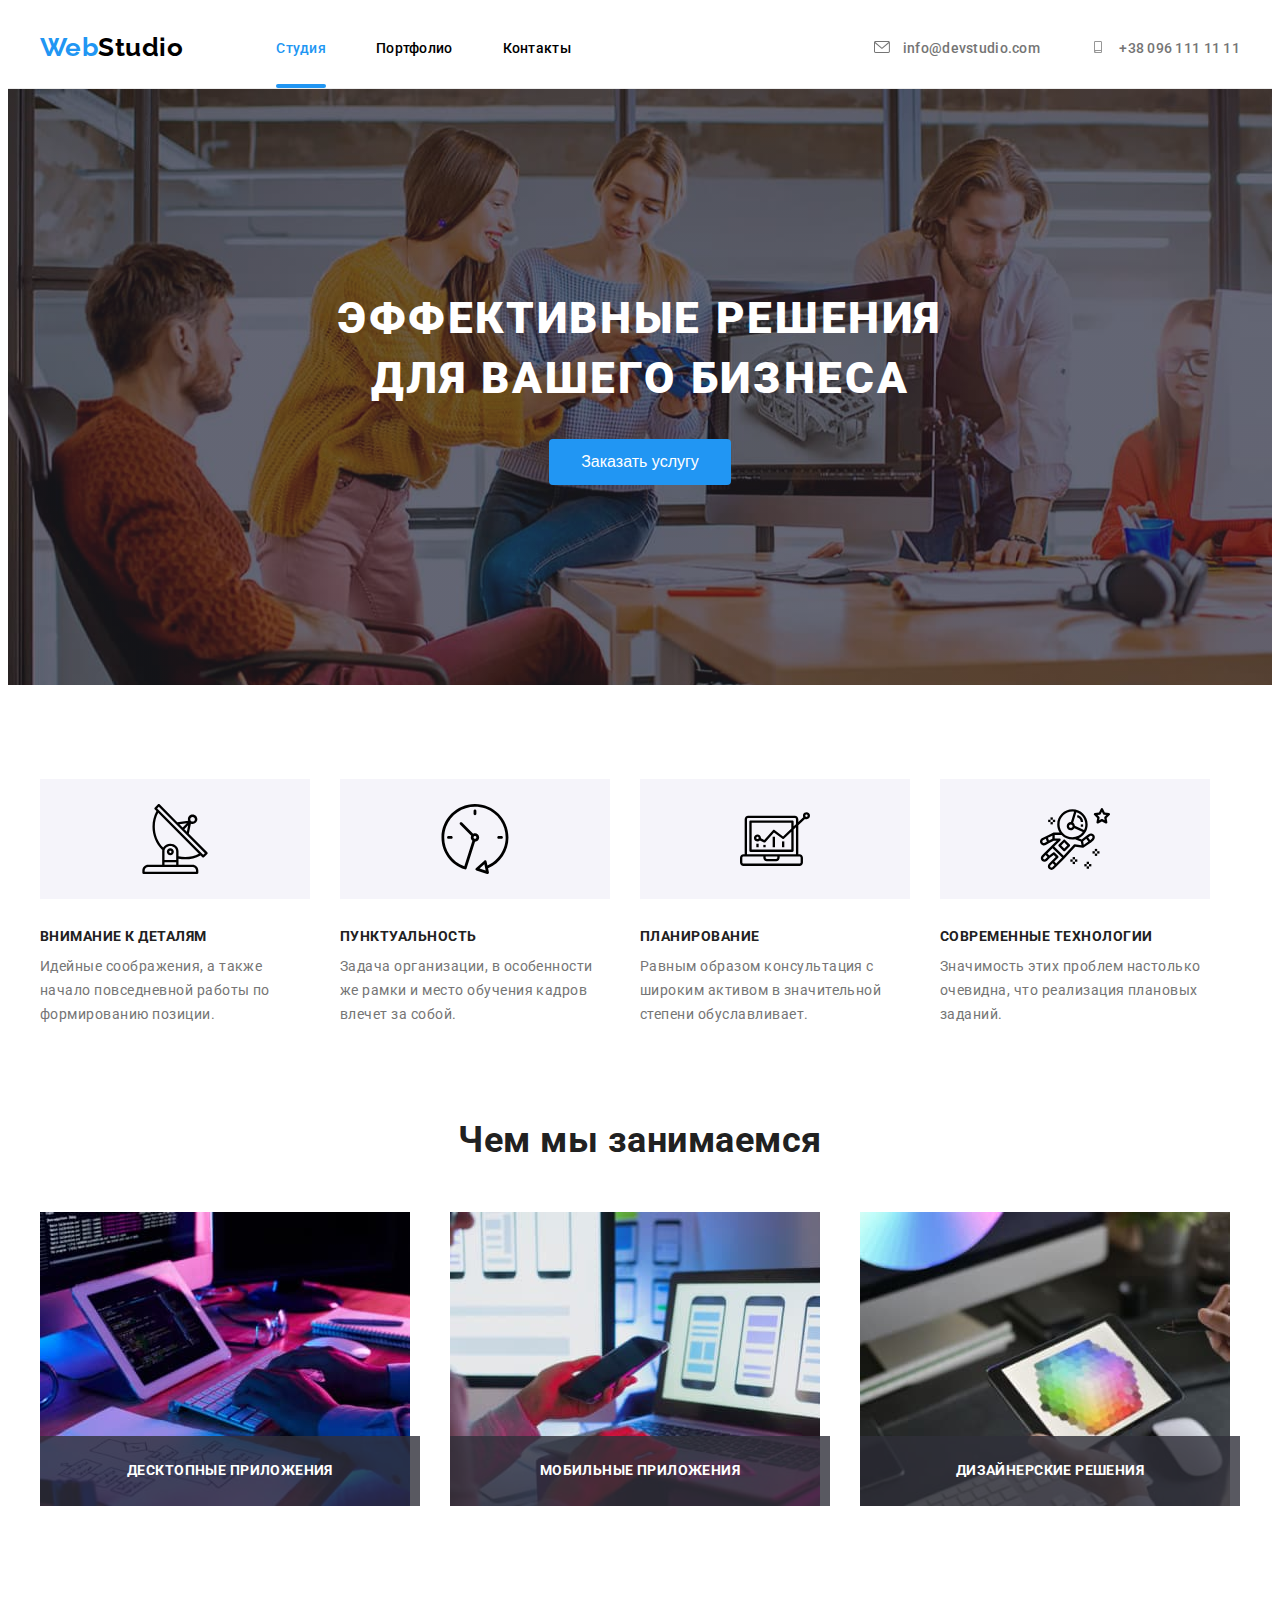
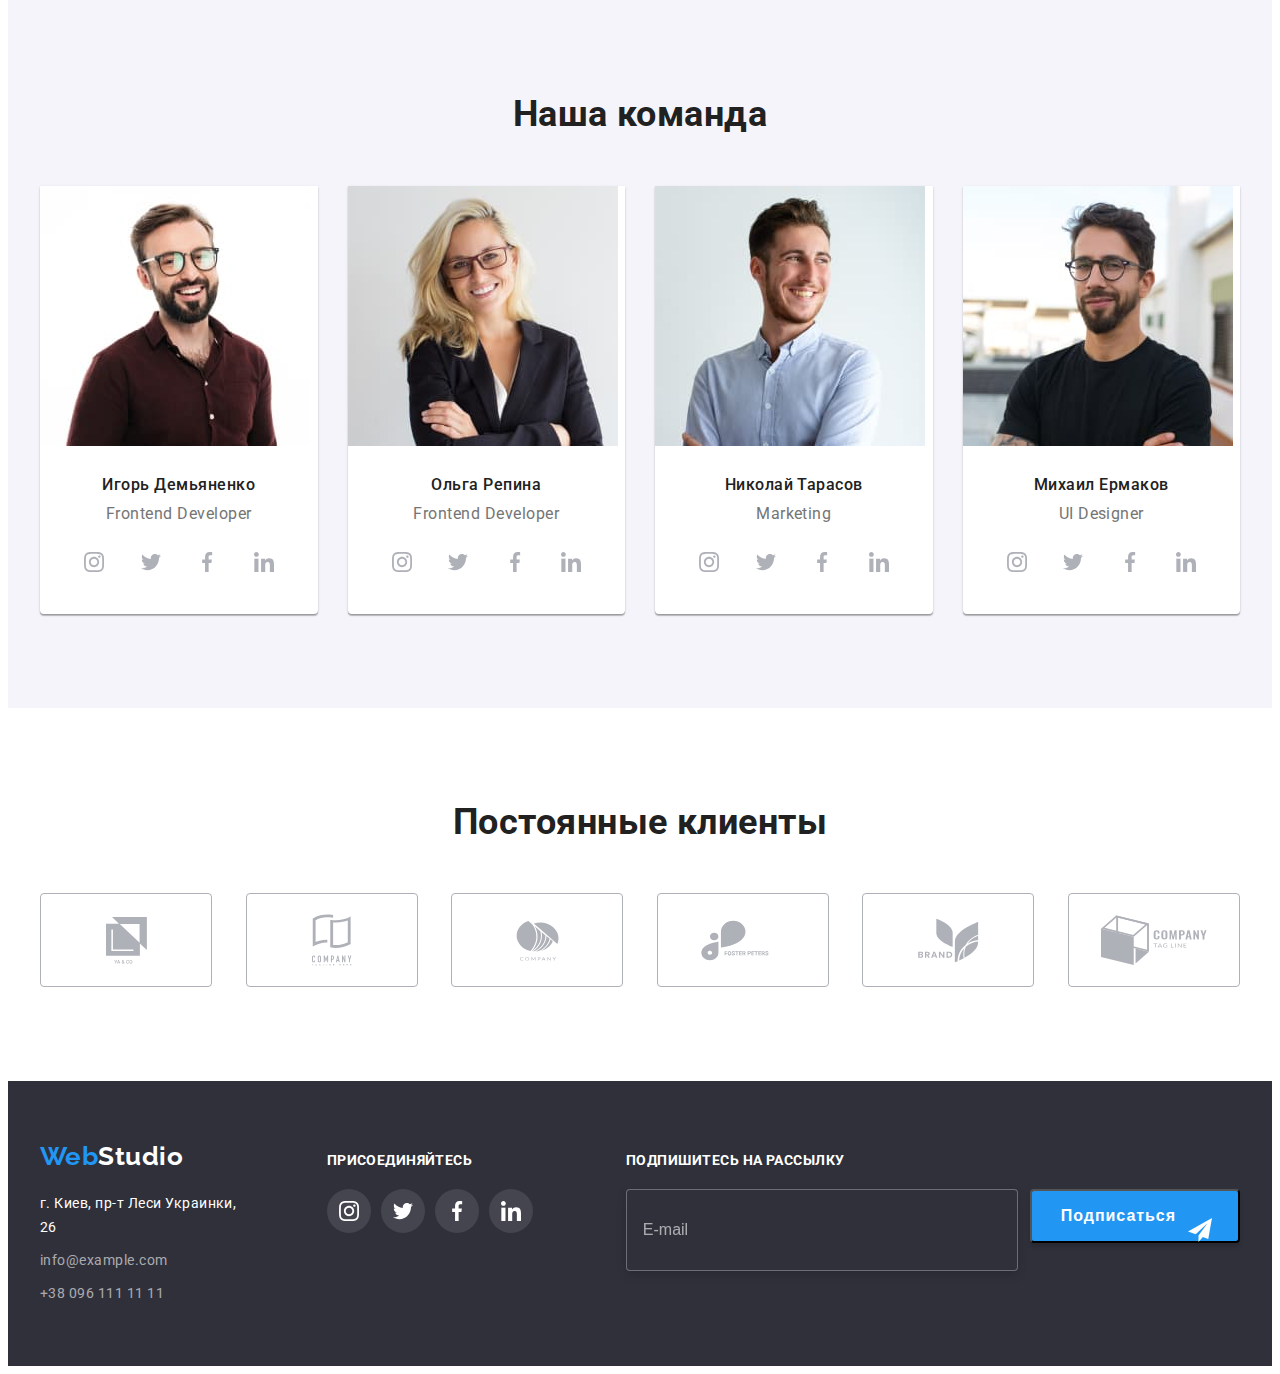
==== index.html @ 76af25b6 "add files" ====
<!DOCTYPE html>
<html lang="ru">

<head>
    <meta charset="UTF-8">
    <meta http-equiv="X-UA-Compatible" content="IE=edge">
    <meta name="viewport" content="width=device-width, initial-scale=1.0">
    <title>WebStudio</title>
    <link rel="stylesheet" href="https://cdnjs.cloudflare.com/ajax/libs/modern-normalize/1.1.0/modern-normalize.min.css"
        integrity="sha512-wpPYUAdjBVSE4KJnH1VR1HeZfpl1ub8YT/NKx4PuQ5NmX2tKuGu6U/JRp5y+Y8XG2tV+wKQpNHVUX03MfMFn9Q=="
        crossorigin="anonymous" referrerpolicy="no-referrer" />
    <link rel="preconnect" href="https://fonts.gstatic.com">
    <link
        href="https://fonts.googleapis.com/css2?family=Raleway:wght@700&family=Roboto:wght@400;500;700;900&display=swap"
        rel="stylesheet">
    <link rel="stylesheet" href="./css/styles.css">
</head>

<body>
    <!--Header-pages-->
    <header class="header-page">
        <div class="container header-container">
            <nav class="navigation">
                <div class="logo-box">
                    <a class="logo link" href=""><span class="logo-span-1">Web</span><span
                            class="logo-span-2">Studio</span></a>
                </div>
                <ul class="menu-nav list">
                    <li class="menu-item"><a class="menu-link current link" href="./index.html">Студия</a></li>
                    <li class="menu-item"><a class="menu-link link" href="./portfolio.html">Портфолио</a></li>
                    <li class="menu-item"><a class="menu-link link" href="">Контакты</a></li>
                </ul>
            </nav>
            <ul class="contact-info list">
                <li>
                    <a class="mail-link link" href="malto:info@devstudio.com">
                    <svg class="icon-contact" width="16" height="12">
                        <use href="./images/icons.svg#icon-envelope"></use>
                    </svg> info@devstudio.com
                    </a>
                </li>
                <li>
                    <a class="tel-link link" href="tel:+380961111111">
                    <svg class="icon-contact" width="16" height="12">
                        <use href="./images/icons.svg#icon-smartphone"></use>
                    </svg> +38 096 111 11 11
                    </a>
                </li>
            </ul>
        </div>

    </header>

    <main>
        <!--Hero-->
        <section class="hero-background section">
            <div class="container">
                <h1 class="main-title">Эффективные решения<br>для вашего бизнеса</h1>
                <button type="button" class="modal-btn" data-modal-open>Заказать услугу</button>

            </div>
        </section>

        <!--About us-->
        <section class="advantages-section section">
            <div class="container">
                <h2 class="title-hidden">О нас</h2>
                <ul class="advantage-list list">
                    <li class="advantage-item">
                        <div class="advantage-box">
                            <svg class="advantage-icon">
                                <use href="./images/icons.svg#icon-antenna"></use>
                            </svg>
                        </div>
                        <h3 class="advantage-01">Внимание к деталям</h3>
                        <p class="advantage-001">Идейные соображения, а также начало повседневной работы по формированию
                            позиции.</p>
                    </li>
                    <li class="advantage-item">
                        <div class="advantage-box">
                           <svg class="advantage-icon">
                              <use href="./images/icons.svg#icon-clock"></use>
                            </svg>
                        </div>
                        <h3 class="advantage-01">Пунктуальность</h3>
                        <p class="advantage-001">Задача организации, в особенности же рамки и место обучения кадров
                            влечет за собой.</p>

                    </li>
                    <li class="advantage-item">
                        <div class="advantage-box">
                            <svg class="advantage-icon">
                                <use href="./images/icons.svg#icon-diagram"></use>
                            </svg>
                        </div>
                        <h3 class="advantage-01">Планирование</h3>
                        <p class="advantage-001">Равным образом консультация с широким активом в значительной степени
                            обуславливает.</p>
                    </li>
                    <li class="advantage-item">
                        <div class="advantage-box">
                            <svg class="advantage-icon">
                                <use href="./images/icons.svg#icon-astronaut"></use>
                            </svg>
                        </div>
                        <h3 class="advantage-01">Современные технологии</h3>
                        <p class="advantage-001">Значимость этих проблем настолько очевидна, что реализация плановых
                            заданий.</p>
                    </li>
                </ul>
            </div>

        </section>

        <!--Workplace-img-->
        <section class="workplace section">
            <div class="container">
                <h2 class="title-desc">Чем мы занимаемся</h2>
                <ul class="work-list list">
                    <li class="what-we-do-item">
                        <div class="work-pictures">
                            <img class="images" src="./images/workplace/img_1.jpg" alt="Работа на компьютере" width="370" height="294">
                            <p class="pictures-title">Десктопные приложения</p>
                        </div>
                    </li>
                    <li class="what-we-do-item">
                        <div class="work-pictures">
                            <img class="images" src="./images/workplace/img_2.jpg" alt="Смартфон" width="370" height="294">
                            <p class="pictures-title">Мобильные приложения</p>
                        </div>
                    </li>
                    <li class="what-we-do-item">
                        <div class="work-pictures">
                            <img class="images" src="./images/workplace/img_3.jpg" alt="Рисует на планшете" width="370" height="294">
                            <p class="pictures-title">Дизайнерские решения</p>
                        </div>
                        
                    </li>
                </ul>
            </div>

        </section>

        <!--Team-->
        <section class="team section">
            <div class="container">
                <h2 class="title-desc">Наша команда</h2>
                <ul class="regular-title">
                    <li class="frame">
                        <img class="img-igor" src="./images/team/img_1.jpg" alt="igor" width="270"
                            height="260">
                        <div class="person">
                            <h3 class="name-person">Игорь Демьяненко</h3>
                            <p class="about-person" lang="en">Frontend Developer</p>
                            <ul class="social-list list">
                                <li class="social-list-item">
                                    <a href="#" class="social-list-link">
                                        <svg class="social-list-icon">
                                            <use href="./images/icons.svg#icon-instagram">
                                            </use>
                                        </svg>
                                    </a>
                                </li>
                                <li class="social-list-item">
                                    <a href="#" class="social-list-link">
                                        <svg class="social-list-icon">
                                            <use href="./images/icons.svg#icon-twitter">
                                            </use>
                                        </svg>
                                    </a>
                                </li>
                                <li class="social-list-item">
                                    <a href="#" class="social-list-link">
                                         <svg class="social-list-icon">
                                            <use href="./images/icons.svg#icon-facebook">
                                            </use>
                                        </svg>
                                    </a>
                                </li>
                                <li class="social-list-item">
                                    <a href="#" class="social-list-link">
                                        <svg class="social-list-icon">
                                            <use href="./images/icons.svg#icon-linkedin">
                                            </use>
                                        </svg>
                                    </a>
                                </li>
                            </ul>
                        </div>
                    </li>
                    <li class="frame">
                        <img class="" src="./images/team/img_2.jpg" alt="olga" width="270" height="260">
                        <div class="person">
                            <h3 class="name-person">Ольга Репина</h3>
                            <p class="about-person" lang="en">Frontend Developer</p>
                            <ul class="social-list list">
                                <li class="social-list-item">
                                    <a href="" class="social-list-link">
                                        <svg class="social-list-icon">
                                            <use href="./images/icons.svg#icon-instagram">
                                            </use>
                                        </svg>
                                    </a>
                                </li>
                                <li class="social-list-item">
                                    <a href="" class="social-list-link">
                                        <svg class="social-list-icon">
                                            <use href="./images/icons.svg#icon-twitter">
                                            </use>
                                        </svg>
                                    </a>
                                </li>
                                <li class="social-list-item">
                                    <a href="" class="social-list-link">
                                        <svg class="social-list-icon">
                                            <use href="./images/icons.svg#icon-facebook">
                                            </use>
                                        </svg>
                                    </a>
                                </li>
                                <li class="social-list-item">
                                    <a href="" class="social-list-link">
                                        <svg class="social-list-icon">
                                            <use href="./images/icons.svg#icon-linkedin">
                                            </use>
                                        </svg>
                                    </a>
                                </li>
                        </div>
                    </li>
                    <li class="frame">
                        <img class="" src="./images/team/img_3.jpg" alt="nikolaj" width="270"
                            height="260">
                        <div class="person">
                            <h3 class="name-person">Николай Тарасов</h3>
                            <p class="about-person" lang="en">Marketing</p>
                            <ul class="social-list list">
                                <li class="social-list-item">
                                    <a href="" class="social-list-link">
                                        <svg class="social-list-icon">
                                            <use href="./images/icons.svg#icon-instagram">
                                            </use>
                                        </svg>
                                    </a>
                                </li>
                                <li class="social-list-item">
                                    <a href="" class="social-list-link">
                                        <svg class="social-list-icon">
                                            <use href="./images/icons.svg#icon-twitter">
                                            </use>
                                        </svg>
                                    </a>
                                </li>
                                <li class="social-list-item">
                                    <a href="" class="social-list-link">
                                        <svg class="social-list-icon">
                                            <use href="./images/icons.svg#icon-facebook">
                                            </use>
                                        </svg>
                                    </a>
                                </li>
                                <li class="social-list-item">
                                    <a href="" class="social-list-link">
                                        <svg class="social-list-icon">
                                            <use href="./images/icons.svg#icon-linkedin">
                                            </use>
                                        </svg>
                                    </a>
                                </li>
                        </div>
                    </li>
                    <li class="frame">
                        <img class="" src="./images/team/img_4.jpg" alt="mihail" width="270" height="260">
                        <div class="person">
                            <h3 class="name-person">Михаил Ермаков</h3>
                            <p class="about-person" lang="en">UI Designer</p>
                            <ul class="social-list list">
                                <li class="social-list-item">
                                    <a href="" class="social-list-link">
                                        <svg class="social-list-icon">
                                            <use href="./images/icons.svg#icon-instagram">
                                            </use>
                                        </svg>
                                    </a>
                                </li>
                                <li class="social-list-item">
                                    <a href="" class="social-list-link">
                                        <svg class="social-list-icon">
                                            <use href="./images/icons.svg#icon-twitter">
                                            </use>
                                        </svg>
                                    </a>
                                </li>
                                <li class="social-list-item">
                                    <a href="" class="social-list-link">
                                        <svg class="social-list-icon">
                                            <use href="./images/icons.svg#icon-facebook">
                                            </use>
                                        </svg>
                                    </a>
                                </li>
                                <li class="social-list-item">
                                    <a href="" class="social-list-link">
                                        <svg class="social-list-icon">
                                            <use href="./images/icons.svg#icon-linkedin">
                                            </use>
                                        </svg>
                                    </a>
                                </li>
                        </div>
                    </li>
                </ul>
            </div>
        </section>
    </main>
    <!--Clients-->
    <section class="clients-section section">
        <div class="container">
            <h2 class="title-desc" >Постоянные клиенты</h2>
                <ul class="clients-list list">
                    <li> 
                        <a class="clients-link" href="#">
                            <svg class="clients-icon" width="41" height="47">
                                <use href="./images/icons.svg#icon-logo_1"></use>
                            </svg>
                        </a>
                    </li>
                    <li>
                        <a class="clients-link" href="#">
                            <svg class="clients-icon" width="40" height="52">
                                <use href="./images/icons.svg#icon-logo_2"></use>
                            </svg>
                        </a>
                    </li>
                    <li>
                        <a class="clients-link" href="#">
                            <svg class="clients-icon" width="43" height="41">
                                <use href="./images/icons.svg#icon-logo_3"></use>
                            </svg>
                        </a>
                    </li>
                    <li>
                        <a class="clients-link" href="#">
                            <svg class="clients-icon" width="84" height="41">
                                <use href="./images/icons.svg#icon-logo_4"></use>
                            </svg>
                        </a>
                    </li>
                    <li>
                        <a class="clients-link" href="#">
                            <svg class="clients-icon" width="63" height="45">
                                <use href="./images/icons.svg#icon-logo_5"></use>
                            </svg>
                        </a>
                    </li>
                    <li>
                        <a class="clients-link" href="#">
                            <svg class="clients-icon" width="106" height="60">
                                <use href="./images/icons.svg#icon-logo_6"></use>
                            </svg>
                        </a>
                    </li>
                    
                </ul>
        </div>
    </section>
    <!--Footer-->
    <footer class="footer-section">
        <div class="container footer-container">
            <div>
                <a class="logo link item" href="./index.html"><span class="logo-span-1">Web</span><span
                        class="logo-span-2">Studio</span></a>
                <address>
                    <ul class="footer-list list">
                        <li class="footer-info">
                            <a class="footer-google link" href="https://goo.gl/maps/YtjoSNWfrwEWa8k86" target="blank"
                                rel="noopener norefferer">г. Киев, пр-т Леси Украинки, 26</a>
                        </li>
                        <li class="footer-info">
                            <a class="footer-link link" href="malto:info@example.com">info@example.com</a>
                        </li>
                        <li class="footer-info">
                            <a class="footer-link link" href="tel:+380961111111">+38 096 111 11 11</a>
                        </li>
                    </ul>
                </address>

            </div>
            
        
        <div class="footer-social">
            <h3 class="footer-title">Присоединяйтесь</h3>
                <ul class="footer-social-list list">
                    <li class="footer-social-item">
                        <a class="footer-social-link" href="#">
                            <svg class="footer-social-icon">
                                <use href="./images/icons.svg#icon-instagram"></use>
                            </svg>
                        </a>
                    </li>
                    <li class="footer-social-item">
                        <a class="footer-social-link" href="#">
                            <svg class="footer-social-icon">
                                <use href="./images/icons.svg#icon-twitter"></use>
                            </svg>
                        </a>
                    </li>
                    <li class="footer-social-item">
                        <a class="footer-social-link" href="#">
                            <svg class="footer-social-icon">
                                <use href="./images/icons.svg#icon-facebook"></use>
                            </svg>
                        </a>
                    </li>
                    <li class="footer-social-item">
                        <a class="footer-social-link" href="#">
                            <svg class="footer-social-icon">
                                <use href="./images/icons.svg#icon-linkedin"></use>
                            </svg>
                        </a>
                    </li>

                </ul>
            
        </div>
        <div class="footer-subscribe-form">
            <p class="footer-title-head">Подпишитесь на рассылку</p>
            <form class="subscribe-form">
                <input class="subscribe-field" type="email" name="subscribe-email" placeholder="E-mail" />
                <span class="subscribe-box-wrapper">
                    <button type="submit" class="subscribe-button">Подписаться</button>
                    <svg class="subscribe-icon">
                        <use href="./images/icons.svg#icon-send"></use>
                    </svg>
                </span>
            </form>
        </div>
        </div>
    </footer>
    
    <div class="backdrop is-hidden" data-modal>
        <div class="modal">
            <button type="button" class="close-btn" data-modal-close>
                <svg width="11" height="11">
                    <use href="./images/icons.svg#icon-close"></use>
                </svg>
            </button>
            <form action="#" class="modal-form">
            <p class="modal-for-head"> Оставьте свои данные, мы вам перезвоним</p>
            <label class="modal-form-field">Имя
                <span class="modal-form-wrapper">
                    <input type="text" class="modal-form-input" name="user-name" minlength="2"
                          pattern="[a-zA-Zа-яёА-ЯЁ]+" title="Имя должно содержать символы кирилицы или латиницы" required></input>
                    <svg class="modal-form-icon">
                        <use href="./images/icons.svg#icon-modal_name"></use>
                    </svg>
                </span>
            </label>
            
            <label class="modal-form-field">Телефон
                <span class="modal-form-wrapper"> 
                    <input type="tel" class="modal-form-input" name="user-tel"
                          pattern="[0-9]{3}-[0-9]{3}-[0-9]{2}-[0-9]{2}" title="096-000-00-00" required></input>
                    <svg class="modal-form-icon">
                        <use href="./images/icons.svg#icon-modal_tel"></use>
                    </svg>
                </span>
            </label>
            
            <label class="modal-form-field">Почта
                <span class="modal-form-wrapper">
                    <input type="email" class="modal-form-input" name="user-email" required></input>
                    <svg class="modal-form-icon">
                        <use href="./images/icons.svg#icon-modal_email"></use>
                    </svg>
                </span>
            </label>

            <label class="modal-form-field"> Комментарий
                <textarea name="user-message" class="modal-form-message" placeholder="Введите текст"></textarea>
            </label>

            <input type="checkbox" class="modal-form-checkbox visually-hidden" id="accept-policy"></input>
            <label for="accept-policy" class="modal-form-checkbox-label">Соглашаюсь с рассылкой и принимаю&nbsp;<a href="#" class="modal-form-label-link">Условия договора</a></label>
            
            <button type="submit" class="modal-form-button">Отправить</button>
            </form>
            
        </div>
    </div>

    <script src="./js/modal.js"></script>
</body>

</html>
---- css/styles.css ----
:root {
  --main-color: #000000;
  --second-text-color: #2196f3;
  --title-color: #212121;
  --second-title-color: #ffffff;
  --bg-color: #2f303a;
  --text-about: #757575;
  --card-set-gap: 30px;

  --primary-font-family: Roboto, sans-serif;
}
body {
  letter-spacing: 0.03em;
  font-family: var(--primary-font-family);
}

h1,
h2,
h3,
h4,
h5,
h6,
p {
  margin-top: 0;
  margin-bottom: 0;
}
ul,
ol {
  margin-top: 0;
  margin-bottom: 0;
  padding-left: 0;
}
img {
  display: block;
}
.link {
  text-decoration: none;
}

.list {
  list-style: none;
}
.section {
  padding-top: 94px;
  padding-bottom: 94px;
}
.title-hidden {
  display: none;
}

.visually-hidden {
  position: absolute !important;
  clip: rect(1px 1px 1px 1px); /* IE6, IE7 */
  clip: rect(1px, 1px, 1px, 1px);
  padding: 0 !important;
  border: 0 !important;
  height: 1px !important;
  width: 1px !important;
  overflow: hidden;
}
/*========HEDER======== */
.header-page {
  border-bottom: 1px solid #ececec;
  padding-top: 24px;
  padding-bottom: 25px;
}
.container {
  margin-left: auto;
  margin-right: auto;
  width: 1200px;
  padding-left: 15px;
  padding-right: 15px;
}

.header-container {
  display: flex;
  align-items: center;
}
.navigation {
  display: flex;
  align-items: center;
}
.menu-nav {
  display: flex;
  align-items: center;
  padding: 0;
  margin: 0;
}
.menu-nav .menu-item:not(:last-child) {
  margin-right: 50px;
}

.contact-info {
  display: flex;
  margin-left: auto;
  align-items: center;
}
.logo-box {
  margin-right: 93px;
}
.logo {
  display: block;

  font-family: Raleway;
  font-style: normal;
  font-weight: bold;
  font-size: 26px;
  line-height: 1.19;
  color: var(--second-text-color);
}
.logo-span-1 {
  color: var(--second-text-color);
}
.logo-span-2 {
  color: var(--main-color);
}
.footer-section .logo-span-2 {
  color: var(--second-title-color);
  margin-bottom: 20px;
}
.menu-link {
  position: relative;
  font-weight: 500;
  font-size: 14px;
  line-height: 1.14;
  letter-spacing: 0.02em;
  color: var(--main-color);
  padding: 32px 0;

  transition-property: color;
  transition-duration: 250ms;
  transition-timing-function: cubic-bezier(0.4, 0, 0.2, 1);
}
.menu-link::after {
  content: '';
  position: absolute;
  display: block;
  width: 100%;
  height: 4px;
  bottom: 0;
  border-radius: 2px;
  background-color: var(--second-text-color);
  transform: scaleX(0);
}
.current {
  color: var(--second-text-color);
}
.menu-link.current::after {
  transform: scaleX(1);
}

.menu-link:hover::after,
.menu-link:focus::after {
  transform: scaleX(1);
}
.menu-link:hover,
.menu-link:focus {
  color: var(--second-text-color);
}

.mail-link {
  margin-left: auto;
  margin-right: 50px;

  font-weight: 500;
  font-size: 14px;
  line-height: 1.14;
  letter-spacing: 0.02em;
  color: var(--text-about);

  transition-property: color;
  transition-duration: 250ms;
  transition-timing-function: cubic-bezier(0.4, 0, 0.2, 1);
}

.mail-link:hover,
.mail-link:focus {
  color: var(--second-text-color);
}

.tel-link {
  font-weight: 500;
  font-size: 14px;
  line-height: 1.14;
  letter-spacing: 0.02em;
  color: var(--text-about);

  transition-property: color;
  transition-duration: 250ms;
  transition-timing-function: cubic-bezier(0.4, 0, 0.2, 1);
}

.tel-link:hover,
.tel-link:focus {
  color: var(--second-text-color);
}
.icon-contact {
  margin-right: 10px;
  fill: var(--text-about);

  transition-property: fill;
  transition-duration: 250ms;
  transition-timing-function: cubic-bezier(0.4, 0, 0.2, 1);
}

.mail-link:hover .icon-contact,
.mail-link:focus .icon-contact {
  fill: var(--second-text-color);
}
.tel-link:hover .icon-contact,
.tel-link:focus .icon-contact {
  fill: var(--second-text-color);
}
/*===========HERO========== */
.hero-background {
  background-position: center;
  background-size: cover;
  max-width: 1600px;
  align-items: center;
  text-align: center;
  margin: 0 auto;
  padding-top: 200px;
  padding-bottom: 200px;

  background: var(--bg-color);

  background-image: linear-gradient(rgba(47, 48, 58, 0.4), rgba(47, 48, 58, 0.4)),
    url('../images/hero/bg.jpg');
}

.main-title {
  margin-top: 0;
  margin-bottom: 30px;

  color: var(--second-title-color);
  text-transform: uppercase;
  font-size: 44px;
  font-weight: 900;
  letter-spacing: 0.06em;
  line-height: 1.36;
}

.modal-btn {
  font-style: normal;
  font-weight: bold;
  font-size: 16px;
  line-height: 1.63;
  cursor: pointer;
  color: var(--second-title-color);
  background-color: var(--second-text-color);
  border-radius: 4px;
  border: 0px;
  font-weight: 500;
  padding: 10px 32px;
  border-width: 1px;

  transition-property: background-color;
  transition-duration: 250ms;
  transition-timing-function: cubic-bezier(0.4, 0, 0.2, 1);
}

.modal-btn:hover,
.modal-btn:focus {
  background-color: #188ce8;
}
/*===========END==HERO========== */

/*======ABOUT=US=====*/
.advantages-section {
  line-height: 1.71;
  margin-bottom: 0px;
  padding-bottom: 47px;
}

.advantage-list {
  display: flex;
}
.advantage-item {
  margin-right: 30px;
  flex-basis: calc((100% - 90px) / 4);
}
.advantag-item:last-child {
  margin-right: 0px;
}
.advantage-box {
  width: 270px;
  height: 120px;
  display: flex;
  justify-content: center;
  align-items: center;
  margin-bottom: 30px;
  background-color: #f5f4fa;
}
.advantage-icon {
  width: 70px;
  height: 70px;
}

.advantage-01 {
  margin-bottom: 10px;

  font-style: normal;
  font-weight: bold;
  font-size: 14px;
  line-height: 1.14;
  text-transform: uppercase;
  color: var(--title-color);
}
.advantage-001 {
  font-style: normal;
  font-weight: normal;
  font-size: 14px;
  line-height: 1.71;
  color: var(--text-about);
}
/*======END ABOUT US=====*/
/*======WHAT WE DO====*/
.workplace {
  text-align: center;
  padding-top: 47px;
}
.title-desc {
  margin-top: 0;
  margin-bottom: 50px;

  font-style: normal;
  font-weight: bold;
  font-size: 36px;
  line-height: 1.16;
  text-align: center;
  color: var(--title-color);
}
.work-list {
  display: flex;
  flex-wrap: wrap;
  margin-right: calc(-1 * var(--card-set-gap));
}
.what-we-do-item {
  flex-basis: calc(100% / 3 - var(--card-set-gap));
  margin-right: var(--card-set-gap);
}
.what-we-do-item:not(:last-of-type) {
  margin-right: 30px;
}
.images {
  display: block;
}
.work-pictures {
  position: relative;
}
.pictures-title {
  position: absolute;
  bottom: 0;
  left: 0;
  right: 0;
  padding: 27px 0px;

  text-transform: uppercase;
  font-size: 14px;
  font-weight: 700;
  line-height: 1.14;
  letter-spacing: 0.03em;
  text-align: center;
  color: var(--second-title-color);
  background-color: rgba(47, 48, 58, 0.8);
}

/*====== END WHAT WE DO ====*/
/*====== TEAM ======*/
.team {
  font-size: 16px;
  line-height: 1.19;
  text-align: center;

  background-color: #f5f4fa;
}
.regular-title {
  display: flex;
  flex-wrap: wrap;
  margin-left: -30px;
  margin-top: -30px;
}
.frame {
  margin-left: 30px;
  margin-top: 30px;
  flex-basis: calc((100% - 120px) / 4);

  box-shadow: 0px 1px 3px rgba(0, 0, 0, 0.12), 0px 1px 1px rgba(0, 0, 0, 0.14),
    0px 2px 1px rgba(0, 0, 0, 0.2);
  border-radius: 0px 0px 4px 4px;
  background-color: var(--second-title-color);
}
.person {
  padding-top: 30px;
  padding-bottom: 30px;

  color: var(--text-about);

  padding-left: 32px;
  padding-right: 32px;
}
.name-person {
  font-style: normal;
  font-weight: 500;
  font-size: 16px;
  line-height: 1.18;
  color: var(--title-color);
  margin-bottom: 10px;
}
.about-person {
  font-style: normal;
  font-weight: normal;
  font-size: 16px;
  line-height: 1.18;
  color: var(--text-about);

  margin-bottom: 16px;
}
.social-list {
  display: flex;
  justify-content: space-between;
}
.social-list-icon {
  width: 20px;
  height: 20px;
  fill: #afb1b8;

  transition-property: fill;
  transition-duration: 250ms;
  transition-timing-function: cubic-bezier(0.4, 0, 0.2, 1);
}
.social-list-link {
  display: flex;
  align-items: center;
  justify-content: center;
  width: 44px;
  height: 44px;
  border-radius: 50%;
  background-color: var(--second-title-color);

  transition-property: fill, background-color;
  transition-duration: 250ms;
  transition-timing-function: cubic-bezier(0.4, 0, 0.2, 1);
}

.social-list-link:hover,
.social-list-link:focus {
  fill: var(--second-text-color);
  background-color: var(--second-text-color);
}
.social-list-link:focus .social-list-icon,
.social-list-link:hover .social-list-icon {
  fill: var(--second-title-color);
}
/*=====CLIENTS=======*/

.cliens-section {
  text-align: center;
  margin-bottom: 50px;
}
.clients-list {
  display: flex;
  justify-content: space-between;
}
.clients-link {
  display: flex;
  justify-content: center;
  align-items: center;
  width: 170px;
  height: 92px;

  border: 1px solid #afb1b8;
  border-radius: 4px;

  transition-property: border-color;
  transition-duration: 250ms;
  transition-timing-function: cubic-bezier(0.4, 0, 0.2, 1);
}
.clients-icon {
  fill: #afb1b8;
  transition-property: fill;
  transition-duration: 250ms;
  transition-timing-function: cubic-bezier(0.4, 0, 0.2, 1);
}
.clients-link:focus,
.clients-link:hover {
  border-color: var(--second-text-color);
}

.clients-link:hover .clients-icon,
.clients-link:focus .clients-icon {
  fill: var(--second-text-color);
}
/*======== FOOTER ========*/

.footer-section {
  background: var(--bg-color);
  padding-top: 60px;
  padding-bottom: 60px;
}
.footer-info:not(:last-child) {
  margin-bottom: 9px;
}
.item {
  margin-bottom: 20px;
}
.footer-google {
  font-style: normal;
  font-weight: normal;
  font-size: 14px;
  line-height: 1.71;
  color: var(--second-title-color);
  text-decoration: none;
}
.footer-link {
  font-style: normal;
  font-weight: normal;
  font-size: 14px;
  line-height: 1.71;
  text-decoration: none;
  color: rgba(255, 255, 255, 0.6);
  text-decoration: none;
}
.footer-container {
  display: flex;
  justify-content: flex-start;
}
.footer-social {
  margin-left: 70px;
  padding-top: 12px;
}
.footer-title {
  color: var(--second-title-color);
  letter-spacing: 0.03em;
  text-transform: uppercase;
  font-weight: 700;
  font-size: 14px;
  line-height: 1.14;

  margin-bottom: 20px;
}
.footer-social-list {
  display: flex;
  justify-content: space-between;
}
.footer-social-item:not(:last-child) {
  margin-right: 10px;
}
.footer-social-link {
  display: flex;
  align-items: center;
  justify-content: center;

  width: 44px;
  height: 44px;

  background-color: rgba(255, 255, 255, 0.1);
  border-radius: 100%;

  transition-property: background-color;
  transition-duration: 250ms;
  transition-timing-function: cubic-bezier(0.4, 0, 0.2, 1);
}
.footer-social-icon {
  width: 20px;
  height: 20px;
  fill: var(--second-title-color);
}
.footer-social-link:focus,
.footer-social-link:hover {
  background-color: var(--second-text-color);
}
/*======= END FOOTER =====*/

/*=========== HERO ========= */
ul {
  list-style: none;
}
li {
  list-style: none;
}
.container {
  width: 1200px;
  padding-left: 15px;
  padding-right: 15px;
  margin-left: auto;
  margin-right: auto;
}

/* =========== FILTER =========== */
.filters-list {
  display: flex;
  justify-content: center;
  margin-bottom: 50px;
}

.item-filtr:not(:last-child) {
  margin-right: 8px;
}

.button-01 {
  padding: 6px 22px;

  background-color: #f5f4fa;
  border-radius: 4px;
  border: 0px;

  font-style: normal;
  font-weight: 500;
  font-size: 16px;
  line-height: 1.62;
  color: var(--title-color);
  cursor: pointer;

  transition-property: color, background-color, box-shadow;
  transition-duration: 250ms;
  transition-timing-function: cubic-bezier(0.4, 0, 0.2, 1);
}
.active {
  background: var(--second-text-color);
  color: var(--second-title-color);
}
.button-01:hover,
.button-01:focus {
  color: var(--second-title-color);
  background-color: var(--second-text-color);

  box-shadow: 0px 2px 2px 0 rgba(0, 0, 0, 0.12), 0px 1px 2px 0 rgba(0, 0, 0, 0.08),
    0px 3px 1px 0 rgba(0, 0, 0, 0.1);
}
.box {
  display: flex;
  flex-wrap: wrap;

  padding-left: 0px;
  margin-left: -30px;
  margin-top: -30px;
}

.box-img {
  margin-left: 30px;
  margin-top: 30px;
  flex-basis: calc((100% - 96px) / 3);
  /*top: 262px;*/
  background: url(portfolio1.jpg);
}

.box-img-link {
  display: block;
}

.box-img-title {
  position: relative;
  overflow: hidden;
}

.box-img-link:hover .overlay,
.box-img-link:focus .overlay {
  transform: translateY(0%);
}
.overlay {
  position: absolute;
  top: 0;
  left: 0;
  width: 100%;
  height: 100%;
  font-size: 18px;
  line-height: 28px;
  background-color: var(--second-text-color);
  color: var(--second-title-color);
  padding: 63px 24px;

  transform: translateY(100%);
  transition-property: transform;
  transition-duration: 250ms;
  transition-timing-function: cubic-bezier(0.4, 0, 0.2, 1);
}
.shadow:hover,
.shadow:focus {
  box-shadow: 1px 4px 6px 0 rgba(0, 0, 0, 0.16), 0 4px 4px 0 rgba(0, 0, 0, 0.06),
    0 1px 1px 0 rgba(0, 0, 0, 0.12);
}
.works-desc {
  padding: 20px 24px;
  border: 1px solid #eeeeee;
}
.portfolio-h3 {
  margin-bottom: 4px;

  font-style: normal;
  font-weight: bold;
  font-size: 18px;
  line-height: 2;
  letter-spacing: 0.06em;
  color: var(--title-color);
}
.portfolio-title {
  font-style: normal;
  font-weight: normal;
  font-size: 16px;
  line-height: 1.87;
  color: var(--text-about);
}
/* ====== MODAL ====*/
.backdrop {
  position: fixed;
  top: 0;
  left: 0;
  width: 100vw;
  height: 100vh;
  background-color: rgba(0, 0, 0, 0.2);
  transition: opacity 250ms linear, visibility 250ms linear;
}
.modal {
  position: absolute;
  left: 50%;
  top: 50%;
  width: 528px;
  height: 580px;
  padding: 40px;
  background-color: var(--second-title-color);
  transform: translate(-50%, -50%);

  border-radius: 4px;
  box-shadow: 1px 4px 6px 0 rgba(0, 0, 0, 0.16), 0 4px 4px 0 rgba(0, 0, 0, 0.06),
    0 1px 1px 0 rgba(0, 0, 0, 0.12);
}
.close-btn {
  position: absolute;
  top: 8px;
  right: 8px;
  width: 30px;
  height: 30px;
  border-radius: 50%;
  border: 1px solid rgba(0, 0, 0, 0.1);
  background-color: transparent;
  box-shadow: 0 4px 4px 0 rgba(0, 0, 0, 0.25);
  cursor: pointer;
  padding: 0px;

  transition-property: border-color, box-shadow;
  transition-duration: 250ms;
  transition-timing-function: cubic-bezier(0.4, 0, 0.2, 1);
}
.close-btn:hover {
  border-color: var(--title-color);
  box-shadow: 0 0px 0px 0 rgba(0, 0, 0, 0);
}
.is-hidden {
  opacity: 0;
  visibility: hidden;
  pointer-events: none;
}

/* ====== MODAL FORMS ====*/
.modal-form {
  display: flex;
  flex-direction: column;
}
.modal-for-head {
  font-size: 20px;
  font-weight: 700;
  text-align: center;
  margin-bottom: 12px;
}
.modal-form-field {
  position: relative;
  font-size: 12px;
  font-weight: 400;
  margin-bottom: 10px;
}
.modal-form-wrapper {
  display: block;
  position: relative;
  margin-top: 4px;
}
.modal-form-input {
  width: 100%;
  height: 40px;
  border: 1px solid rgba(33, 33, 33, 0.2);
  border-radius: 4px;
  padding-left: 42px;

  transition-property: border-color;
  transition-duration: 250ms;
  transition-timing-function: cubic-bezier(0.4, 0, 0.2, 1);
}
.modal-form-input:focus {
  outline: none;
  border-color: var(--second-text-color);
}
.modal-form-icon {
  position: absolute;
  display: block;
  top: 50%;
  transform: translateY(-50%);
  left: 12px;
  width: 18px;
  height: 18px;
  background-color: var(--second-title-color);

  transition-property: fill;
  transition-duration: 250ms;
  transition-timing-function: cubic-bezier(0.4, 0, 0.2, 1);
}
.modal-form-input:focus + .modal-form-icon {
  fill: var(--second-text-color);
}
.modal-form-message {
  width: 100%;
  height: 120px;
  margin-top: 4px;
  border: 1px solid rgba(33, 33, 33, 0.2);
  border-radius: 4px;
  padding: 12px 16px;
  resize: none;

  transition: border-color 250ms cubic-bezier(0.4, 0, 0.2, 1);
}
.modal-form-message:focus {
  outline: none;
  border-color: var(--second-text-color);
}
.modal-form-message::placeholder {
  color: rgba(117, 117, 117, 0.5);
}
.modal-form-checkbox-label {
  display: flex;
  align-items: center;
  font-size: 14px;
  line-height: 24px;
  letter-spacing: 0.03em;
  color: var(--text-about);
  margin-bottom: 30px;
}

.modal-form-checkbox-label::before {
  display: block;
  content: '';
  width: 16px;
  height: 15px;
  border-radius: 2px;
  border: 1px solid;
  cursor: pointer;
  margin-right: 7px;
}
.modal-form-checkbox:checked + .modal-form-checkbox-label::before {
  background-image: url('../images/checkbox/icon_check.jpg');
  background-position: 50% 50%;
}
.modal-form-checkbox:focus + .modal-form-checkbox-label::before {
  outline: 2px solid;
}
.modal-form-label-link {
  color: var(--second-text-color);
}
.modal-form-label-link:focus {
  outline: 1px solid var(--second-text-color);
}

.modal-form-button {
  display: flex;
  align-items: center;
  text-align: center;
  font-weight: 700;
  letter-spacing: 0.06em;
  font-size: 16px;
  line-height: 1.87;
  cursor: pointer;
  color: var(--second-title-color);
  background-color: var(--second-text-color);
  border-radius: 4px;
  border-width: 0px;
  box-shadow: 0px 4px 4px rgba(0, 0, 0, 0.15);

  margin: 0 auto;
  padding: 10px 55px;
}

.modal-form-button:hover,
.modal-form-button:focus {
  background-color: #188ce8;
}
/* ====== FOOTER SUSCRIBE ====*/

.footer-subscribe-form {
  margin-left: 93px;
  padding-top: 12px;
}
.footer-title-head {
  font-weight: 700;
  font-size: 14px;
  line-height: 1.14;
  text-transform: uppercase;
  color: var(--second-title-color);
  margin-bottom: 20px;
}
.subscribe-form {
  display: flex;
}
.subscribe-field {
  display: block;
  width: 358px;
  height: 50px;
  border: 1px solid rgba(255, 255, 255, 0.3);
  filter: drop-shadow(0px 4px 4px rgba(0, 0, 0, 0.15));
  border-radius: 4px;
  background-color: var(--bg-color);
  font-size: 16px;
  line-height: 1.25;

  color: var(--second-title-color);

  margin-right: 12px;
  padding: 15px 16px;
}
.subscribe-field::placeholder {
  color: rgba(255, 255, 255, 0.6);
  font-size: 16px;
  line-height: 1.25;
}
.subscribe-button {
  padding: 10px 62px 10px 29px;
  font-weight: 700;
  font-size: 16px;
  line-height: 1.87;
  letter-spacing: 0.06em;
  color: var(--second-title-color);

  background-color: var(--second-text-color);
  box-shadow: 0px 4px 4px rgba(0, 0, 0, 0.15);
  border-radius: 4px;
  cursor: pointer;
  transition: background-color, box-shadow, color 250ms cubic-bezier(0.4, 0, 0.2, 1);
}
.subscribe-button:hover,
.subscribe-button:focus {
  background-color: #188ce8;
}
.subscribe-box-wrapper {
  position: relative;
}
.subscribe-icon {
  position: absolute;
  width: 24px;
  height: 24px;
  top: 50%;
  transform: translateY(-50%);
  right: 28px;
  fill: var(--second-title-color);
}
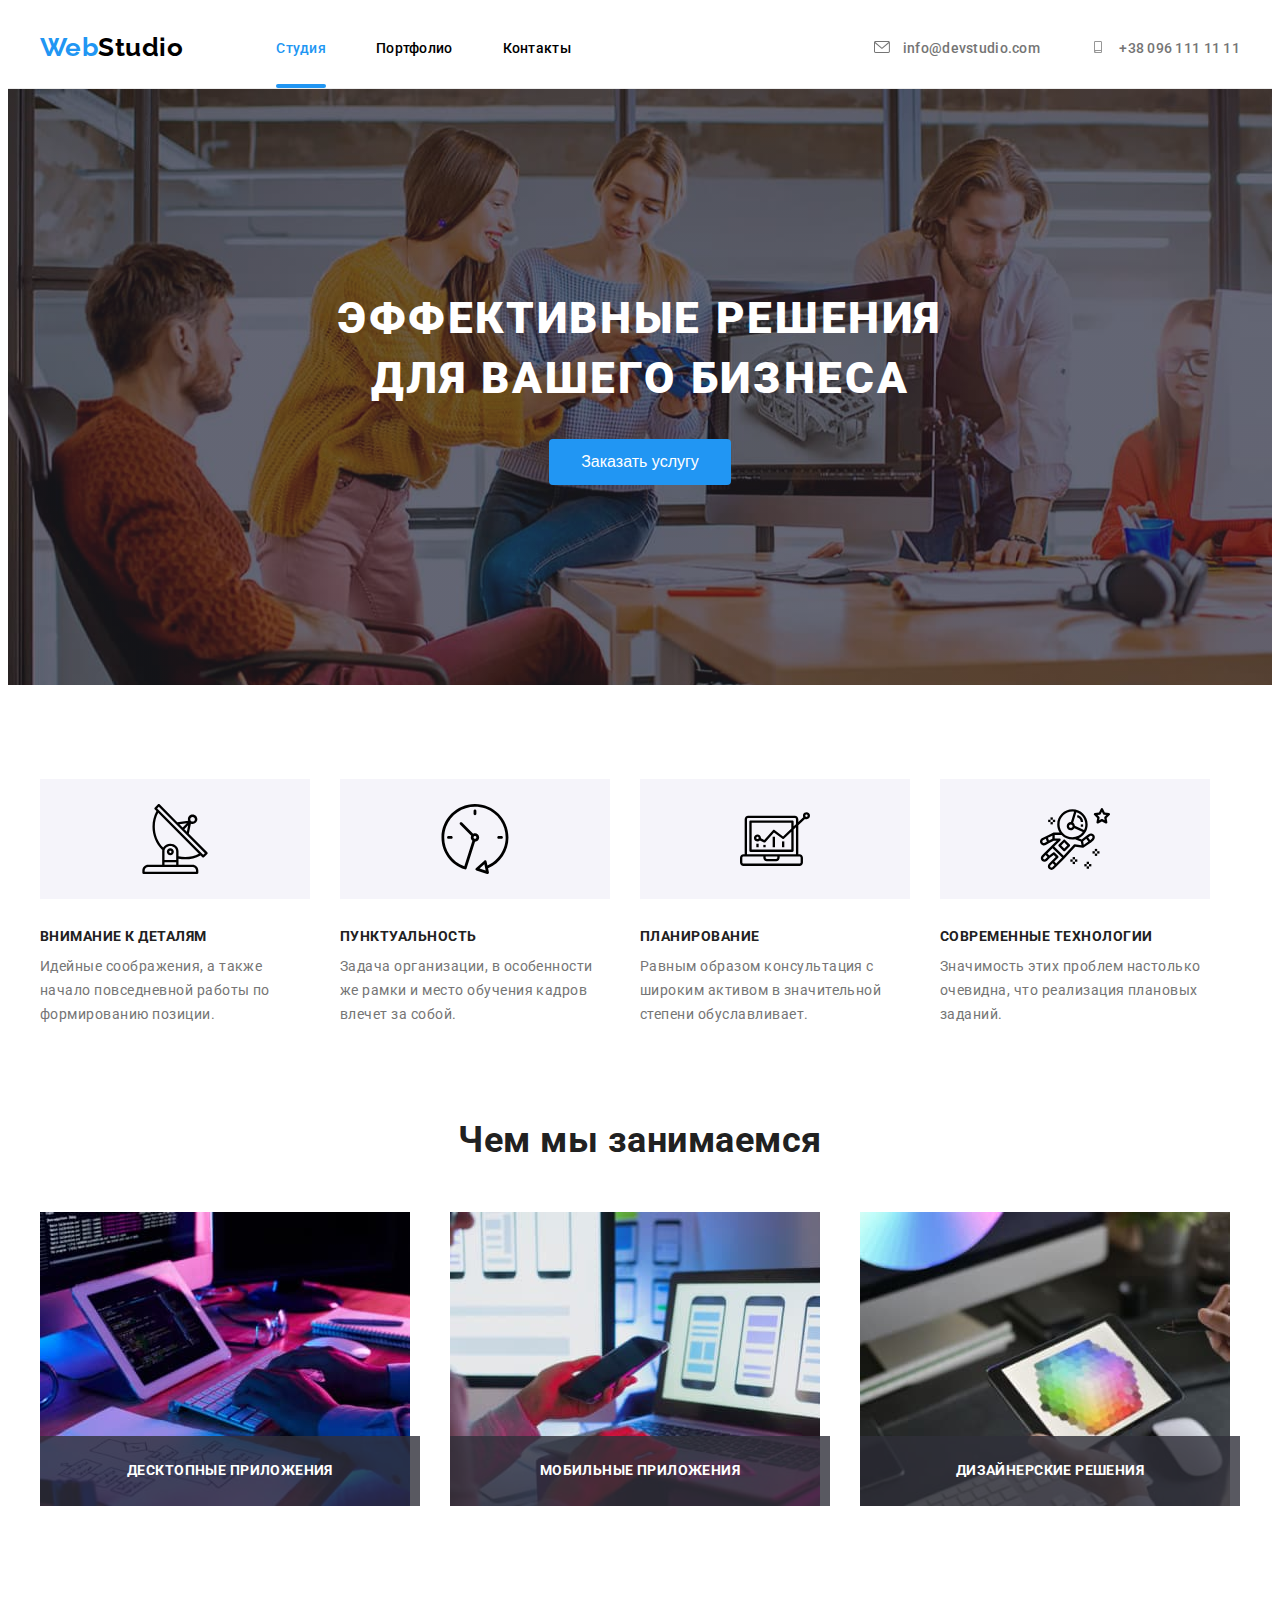
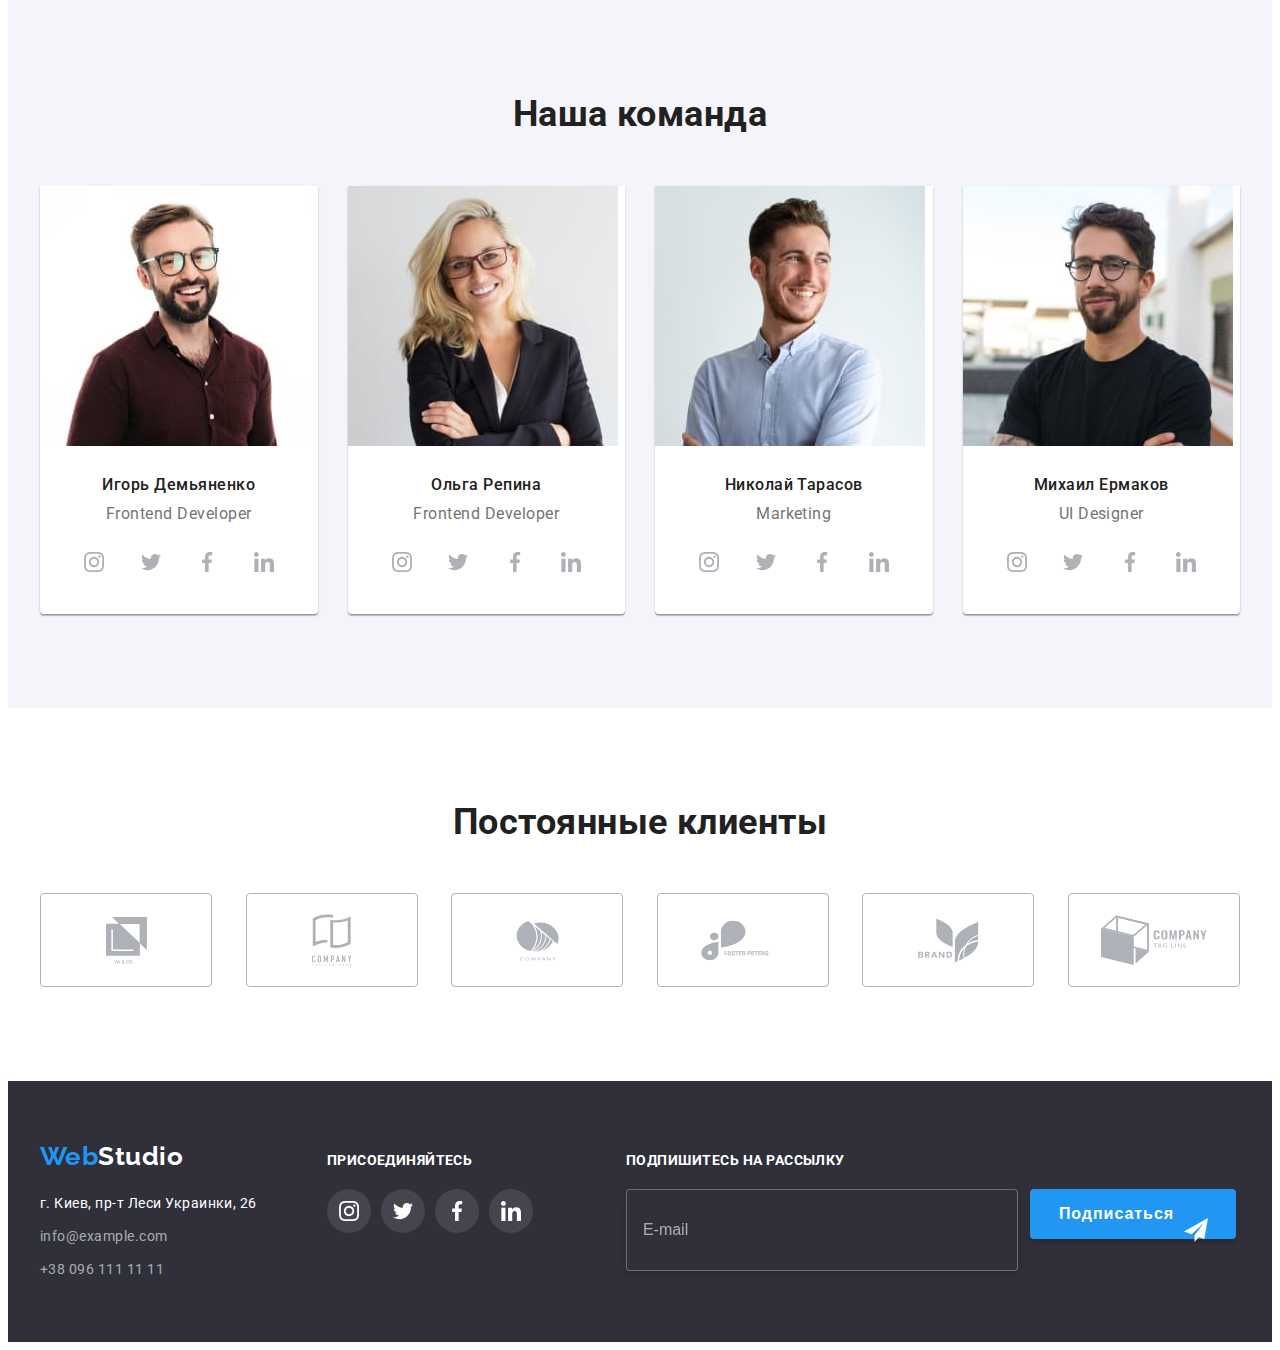
==== commit 78b53b71: "Подключает main.css" ====
--- a/index.html
+++ b/index.html
@@ -13,7 +13,7 @@
     <link
         href="https://fonts.googleapis.com/css2?family=Raleway:wght@700&family=Roboto:wght@400;500;700;900&display=swap"
         rel="stylesheet">
-    <link rel="stylesheet" href="./css/styles.css">
+    <link rel="stylesheet" href="./css/main.min.css">
 </head>
 
 <body>
--- a/css/main.min.css
+++ b/css/main.min.css
@@ -0,0 +1,2 @@
+:root{--main-color: #000000;--second-text-color: #2196f3;--title-color: #212121;--second-title-color: #ffffff;--bg-color: #2f303a;--text-about: #757575;--card-set-gap: 30px;--primary-font-family: Roboto, sans-serif}.visually-hidden{position:absolute !important;clip:rect(1px 1px 1px 1px);clip:rect(1px, 1px, 1px, 1px);padding:0 !important;border:0 !important;height:1px !important;width:1px !important;overflow:hidden}body{letter-spacing:0.03em;font-family:var(--primary-font-family)}h1,h2,h3,h4,h5,h6,p{margin-top:0;margin-bottom:0}ul,ol{margin-top:0;margin-bottom:0;padding-left:0}img{display:block}.link{text-decoration:none}.list{list-style:none}.section{padding-top:94px;padding-bottom:94px}.title-hidden{display:none}ul{list-style:none}li{list-style:none}.container{width:1200px;padding-left:15px;padding-right:15px;margin-left:auto;margin-right:auto}.modal-btn{font-style:normal;font-weight:bold;font-size:16px;line-height:1.63;cursor:pointer;color:var(--second-title-color);background-color:var(--second-text-color);border-radius:4px;border:0px;font-weight:500;padding:10px 32px;border-width:1px;transition-property:background-color;transition-duration:250ms;transition-timing-function:cubic-bezier(0.4, 0, 0.2, 1)}.modal-btn:hover,.modal-btn:focus{background-color:#188ce8}.menu-link{position:relative;font-weight:500;font-size:14px;line-height:1.14;letter-spacing:0.02em;color:var(--main-color);padding:32px 0;transition-property:color;transition-duration:250ms;transition-timing-function:cubic-bezier(0.4, 0, 0.2, 1)}.menu-link::after{content:'';position:absolute;display:block;width:100%;height:4px;bottom:0;border-radius:2px;background-color:var(--second-text-color);transform:scaleX(0)}.current{color:var(--second-text-color)}.menu-link.current::after{transform:scaleX(1)}.menu-link:hover::after,.menu-link:focus::after{transform:scaleX(1)}.menu-link:hover,.menu-link:focus{color:var(--second-text-color)}.mail-link{margin-left:auto;margin-right:50px;font-weight:500;font-size:14px;line-height:1.14;letter-spacing:0.02em;color:var(--text-about);transition-property:color;transition-duration:250ms;transition-timing-function:cubic-bezier(0.4, 0, 0.2, 1)}.mail-link:hover,.mail-link:focus{color:var(--second-text-color)}.tel-link{font-weight:500;font-size:14px;line-height:1.14;letter-spacing:0.02em;color:var(--text-about);transition-property:color;transition-duration:250ms;transition-timing-function:cubic-bezier(0.4, 0, 0.2, 1)}.tel-link:hover,.tel-link:focus{color:var(--second-text-color)}.icon-contact{margin-right:10px;fill:var(--text-about);transition-property:fill;transition-duration:250ms;transition-timing-function:cubic-bezier(0.4, 0, 0.2, 1)}.mail-link:hover .icon-contact,.mail-link:focus .icon-contact{fill:var(--second-text-color)}.tel-link:hover .icon-contact,.tel-link:focus .icon-contact{fill:var(--second-text-color)}.backdrop{position:fixed;top:0;left:0;width:100vw;height:100vh;background-color:rgba(0,0,0,0.2);transition:opacity 250ms linear, visibility 250ms linear}.is-hidden{opacity:0;visibility:hidden;pointer-events:none}.modal{position:absolute;left:50%;top:50%;width:528px;height:580px;padding:40px;background-color:var(--second-title-color);transform:translate(-50%, -50%);border-radius:4px;box-shadow:1px 4px 6px 0 rgba(0,0,0,0.16),0 4px 4px 0 rgba(0,0,0,0.06),0 1px 1px 0 rgba(0,0,0,0.12)}.close-btn{position:absolute;top:8px;right:8px;width:30px;height:30px;border-radius:50%;border:1px solid rgba(0,0,0,0.1);background-color:transparent;cursor:pointer;padding:0px;transition-property:fill;transition-duration:250ms;transition-timing-function:cubic-bezier(0.4, 0, 0.2, 1)}.close-btn:hover{fill:var(--second-text-color)}.modal-form{display:flex;flex-direction:column}.modal-for-head{font-size:20px;font-weight:700;text-align:center;margin-bottom:12px}.modal-form-field{position:relative;font-size:12px;font-weight:400;margin-bottom:10px}.modal-form-wrapper{display:block;position:relative;margin-top:4px}.modal-form-input{width:100%;height:40px;line-height:1.16;letter-spacing:0.01;border:1px solid rgba(33,33,33,0.2);border-radius:4px;padding-left:42px;color:var(--text-about);transition-property:border-color;transition-duration:250ms;transition-timing-function:cubic-bezier(0.4, 0, 0.2, 1)}.modal-form-input:focus{outline:none;border-color:var(--second-text-color)}.modal-form-icon{position:absolute;display:block;top:50%;transform:translateY(-50%);left:12px;width:18px;height:18px;background-color:var(--second-title-color);transition-property:fill;transition-duration:250ms;transition-timing-function:cubic-bezier(0.4, 0, 0.2, 1)}.modal-form-input:focus+.modal-form-icon{fill:var(--second-text-color)}.modal-form-message{width:100%;height:120px;margin-top:4px;border:1px solid rgba(33,33,33,0.2);border-radius:4px;padding:12px 16px;resize:none;transition:border-color 250ms cubic-bezier(0.4, 0, 0.2, 1)}.modal-form-message:focus{outline:none;border-color:var(--second-text-color)}.modal-form-message::placeholder{color:rgba(117,117,117,0.5)}.modal-form-checkbox-label{display:flex;align-items:center;font-size:14px;line-height:24px;letter-spacing:0.03em;color:var(--text-about);margin-bottom:30px}.modal-form-checkbox-label::before{display:block;content:'';width:16px;height:15px;border-radius:2px;border:1px solid;cursor:pointer;margin-right:7px}.modal-form-checkbox:checked+.modal-form-checkbox-label::before{background-image:url("../images/checkbox/icon_check.jpg");background-position:50% 50%}.modal-form-checkbox:focus+.modal-form-checkbox-label::before{outline:none}.modal-form-label-link{color:var(--second-text-color)}.modal-form-label-link:focus{outline:1px solid var(--second-text-color)}.modal-form-button{display:flex;align-items:center;text-align:center;font-weight:700;letter-spacing:0.06em;font-size:16px;line-height:1.87;cursor:pointer;color:var(--second-title-color);background-color:var(--second-text-color);border-radius:4px;border-width:0px;box-shadow:0px 4px 4px rgba(0,0,0,0.15);margin:0 auto;padding:10px 55px}.modal-form-button:hover,.modal-form-button:focus{background-color:#188ce8}.footer-subscribe-form{margin-left:93px;padding-top:12px}.footer-title-head{font-weight:700;font-size:14px;line-height:1.14;text-transform:uppercase;color:var(--second-title-color);margin-bottom:20px}.subscribe-form{display:flex}.subscribe-field{display:block;width:358px;height:50px;border:1px solid rgba(255,255,255,0.3);filter:drop-shadow(0px 4px 4px rgba(0,0,0,0.15));border-radius:4px;background-color:var(--bg-color);font-size:16px;line-height:1.25;color:var(--second-title-color);margin-right:12px;padding:15px 16px}.subscribe-field::placeholder{color:rgba(255,255,255,0.6);font-size:16px;line-height:1.25}.subscribe-button{padding:10px 62px 10px 29px;font-weight:700;font-size:16px;line-height:1.87;letter-spacing:0.06em;color:var(--second-title-color);background-color:var(--second-text-color);box-shadow:0px 4px 4px rgba(0,0,0,0.15);border-radius:4px;cursor:pointer;transition:background-color,box-shadow,color 250ms cubic-bezier(0.4, 0, 0.2, 1);border:none}.subscribe-button:hover,.subscribe-button:focus{background-color:#188ce8}.subscribe-box-wrapper{position:relative}.subscribe-icon{position:absolute;width:24px;height:24px;top:50%;transform:translateY(-50%);right:28px;fill:var(--second-title-color)}.header-page{border-bottom:1px solid #ececec;padding-top:24px;padding-bottom:25px}.header-container{display:flex;align-items:center}.navigation{display:flex;align-items:center}.menu-nav{display:flex;align-items:center;padding:0;margin:0}.menu-nav .menu-item:not(:last-child){margin-right:50px}.contact-info{display:flex;margin-left:auto;align-items:center}.logo-box{margin-right:93px}.logo{display:block;font-family:Raleway;font-style:normal;font-weight:bold;font-size:26px;line-height:1.19;color:var(--second-text-color)}.logo-span-1{color:var(--second-text-color)}.logo-span-2{color:var(--main-color)}.footer-section .logo-span-2{color:var(--second-title-color);margin-bottom:20px}.hero-background{background-position:center;background-size:cover;max-width:1600px;align-items:center;text-align:center;margin:0 auto;padding-top:200px;padding-bottom:200px;background:var(--bg-color);background-image:linear-gradient(rgba(47,48,58,0.4), rgba(47,48,58,0.4)),url("../images/hero/bg.jpg")}.main-title{margin-top:0;margin-bottom:30px;color:var(--second-title-color);text-transform:uppercase;font-size:44px;font-weight:900;letter-spacing:0.06em;line-height:1.36}.advantages-section{line-height:1.71;margin-bottom:0px;padding-bottom:47px}.advantage-list{display:flex}.advantage-item{margin-right:30px;flex-basis:calc((100% - 90px) / 4)}.advantag-item:last-child{margin-right:0px}.advantage-box{width:270px;height:120px;display:flex;justify-content:center;align-items:center;margin-bottom:30px;background-color:#f5f4fa}.advantage-icon{width:70px;height:70px}.advantage-01{margin-bottom:10px;font-style:normal;font-weight:bold;font-size:14px;line-height:1.14;text-transform:uppercase;color:var(--title-color)}.advantage-001{font-style:normal;font-weight:normal;font-size:14px;line-height:1.71;color:var(--text-about)}.workplace{text-align:center;padding-top:47px}.title-desc{margin-top:0;margin-bottom:50px;font-style:normal;font-weight:bold;font-size:36px;line-height:1.16;text-align:center;color:var(--title-color)}.work-list{display:flex;flex-wrap:wrap;margin-right:calc(-1 * var(--card-set-gap))}.what-we-do-item{flex-basis:calc(100% / 3 - var(--card-set-gap));margin-right:var(--card-set-gap)}.what-we-do-item:not(:last-of-type){margin-right:30px}.images{display:block}.work-pictures{position:relative}.pictures-title{position:absolute;bottom:0;left:0;right:0;padding:27px 0px;text-transform:uppercase;font-size:14px;font-weight:700;line-height:1.14;letter-spacing:0.03em;text-align:center;color:var(--second-title-color);background-color:rgba(47,48,58,0.8)}.team{font-size:16px;line-height:1.19;text-align:center;background-color:#f5f4fa}.regular-title{display:flex;flex-wrap:wrap;margin-left:-30px;margin-top:-30px}.frame{margin-left:30px;margin-top:30px;flex-basis:calc((100% - 120px) / 4);box-shadow:0px 1px 3px rgba(0,0,0,0.12),0px 1px 1px rgba(0,0,0,0.14),0px 2px 1px rgba(0,0,0,0.2);border-radius:0px 0px 4px 4px;background-color:var(--second-title-color)}.person{padding-top:30px;padding-bottom:30px;color:var(--text-about);padding-left:32px;padding-right:32px}.name-person{font-style:normal;font-weight:500;font-size:16px;line-height:1.18;color:var(--title-color);margin-bottom:10px}.about-person{font-style:normal;font-weight:normal;font-size:16px;line-height:1.18;color:var(--text-about);margin-bottom:16px}.social-list{display:flex;justify-content:space-between}.social-list-icon{width:20px;height:20px;fill:#afb1b8;transition-property:fill;transition-duration:250ms;transition-timing-function:cubic-bezier(0.4, 0, 0.2, 1)}.social-list-link{display:flex;align-items:center;justify-content:center;width:44px;height:44px;border-radius:50%;background-color:var(--second-title-color);transition-property:fill, background-color;transition-duration:250ms;transition-timing-function:cubic-bezier(0.4, 0, 0.2, 1)}.social-list-link:hover,.social-list-link:focus{fill:var(--second-text-color);background-color:var(--second-text-color)}.social-list-link:focus .social-list-icon,.social-list-link:hover .social-list-icon{fill:var(--second-title-color)}.cliens-section{text-align:center;margin-bottom:50px}.clients-list{display:flex;justify-content:space-between}.clients-link{display:flex;justify-content:center;align-items:center;width:170px;height:92px;border:1px solid #afb1b8;border-radius:4px;transition-property:border-color;transition-duration:250ms;transition-timing-function:cubic-bezier(0.4, 0, 0.2, 1)}.clients-icon{fill:#afb1b8;transition-property:fill;transition-duration:250ms;transition-timing-function:cubic-bezier(0.4, 0, 0.2, 1)}.clients-link:focus,.clients-link:hover{border-color:var(--second-text-color)}.clients-link:hover .clients-icon,.clients-link:focus .clients-icon{fill:var(--second-text-color)}.footer-section{background:var(--bg-color);padding-top:60px;padding-bottom:60px}.footer-info:not(:last-child){margin-bottom:9px}.item{margin-bottom:20px}.footer-google{font-style:normal;font-weight:normal;font-size:14px;line-height:1.71;color:var(--second-title-color);text-decoration:none}.footer-link{font-style:normal;font-weight:normal;font-size:14px;line-height:1.71;text-decoration:none;color:rgba(255,255,255,0.6);text-decoration:none}.footer-container{display:flex;justify-content:flex-start}.footer-social{margin-left:70px;padding-top:12px}.footer-title{color:var(--second-title-color);letter-spacing:0.03em;text-transform:uppercase;font-weight:700;font-size:14px;line-height:1.14;margin-bottom:20px}.footer-social-list{display:flex;justify-content:space-between}.footer-social-item:not(:last-child){margin-right:10px}.footer-social-link{display:flex;align-items:center;justify-content:center;width:44px;height:44px;background-color:rgba(255,255,255,0.1);border-radius:100%;transition-property:background-color;transition-duration:250ms;transition-timing-function:cubic-bezier(0.4, 0, 0.2, 1)}.footer-social-icon{width:20px;height:20px;fill:var(--second-title-color)}.footer-social-link:focus,.footer-social-link:hover{background-color:var(--second-text-color)}.filters-list{display:flex;justify-content:center;margin-bottom:50px}.item-filtr:not(:last-child){margin-right:8px}.button-01{padding:6px 22px;background-color:#f5f4fa;border-radius:4px;border:0px;font-style:normal;font-weight:500;font-size:16px;line-height:1.62;color:var(--title-color);cursor:pointer;transition-property:color, background-color, box-shadow;transition-duration:250ms;transition-timing-function:cubic-bezier(0.4, 0, 0.2, 1)}.active{background:var(--second-text-color);color:var(--second-title-color)}.button-01:hover,.button-01:focus{color:var(--second-title-color);background-color:var(--second-text-color);box-shadow:0px 2px 2px 0 rgba(0,0,0,0.12),0px 1px 2px 0 rgba(0,0,0,0.08),0px 3px 1px 0 rgba(0,0,0,0.1)}.box{display:flex;flex-wrap:wrap;padding-left:0px;margin-left:-30px;margin-top:-30px}.box-img{margin-left:30px;margin-top:30px;flex-basis:calc((100% - 96px) / 3);background:url(portfolio1.jpg)}.box-img-link{display:block}.box-img-title{position:relative;overflow:hidden}.box-img-link:hover .overlay,.box-img-link:focus .overlay{transform:translateY(0%)}.overlay{position:absolute;top:0;left:0;width:100%;height:100%;font-size:18px;line-height:28px;background-color:var(--second-text-color);color:var(--second-title-color);padding:63px 24px;transform:translateY(100%);transition-property:transform;transition-duration:250ms;transition-timing-function:cubic-bezier(0.4, 0, 0.2, 1)}.shadow:hover,.shadow:focus{box-shadow:1px 4px 6px 0 rgba(0,0,0,0.16),0 4px 4px 0 rgba(0,0,0,0.06),0 1px 1px 0 rgba(0,0,0,0.12)}.works-desc{padding:20px 24px;border:1px solid #eeeeee}.portfolio-h3{margin-bottom:4px;font-style:normal;font-weight:bold;font-size:18px;line-height:2;letter-spacing:0.06em;color:var(--title-color)}.portfolio-title{font-style:normal;font-weight:normal;font-size:16px;line-height:1.87;color:var(--text-about)}
+/*# sourceMappingURL=main.min.css.map */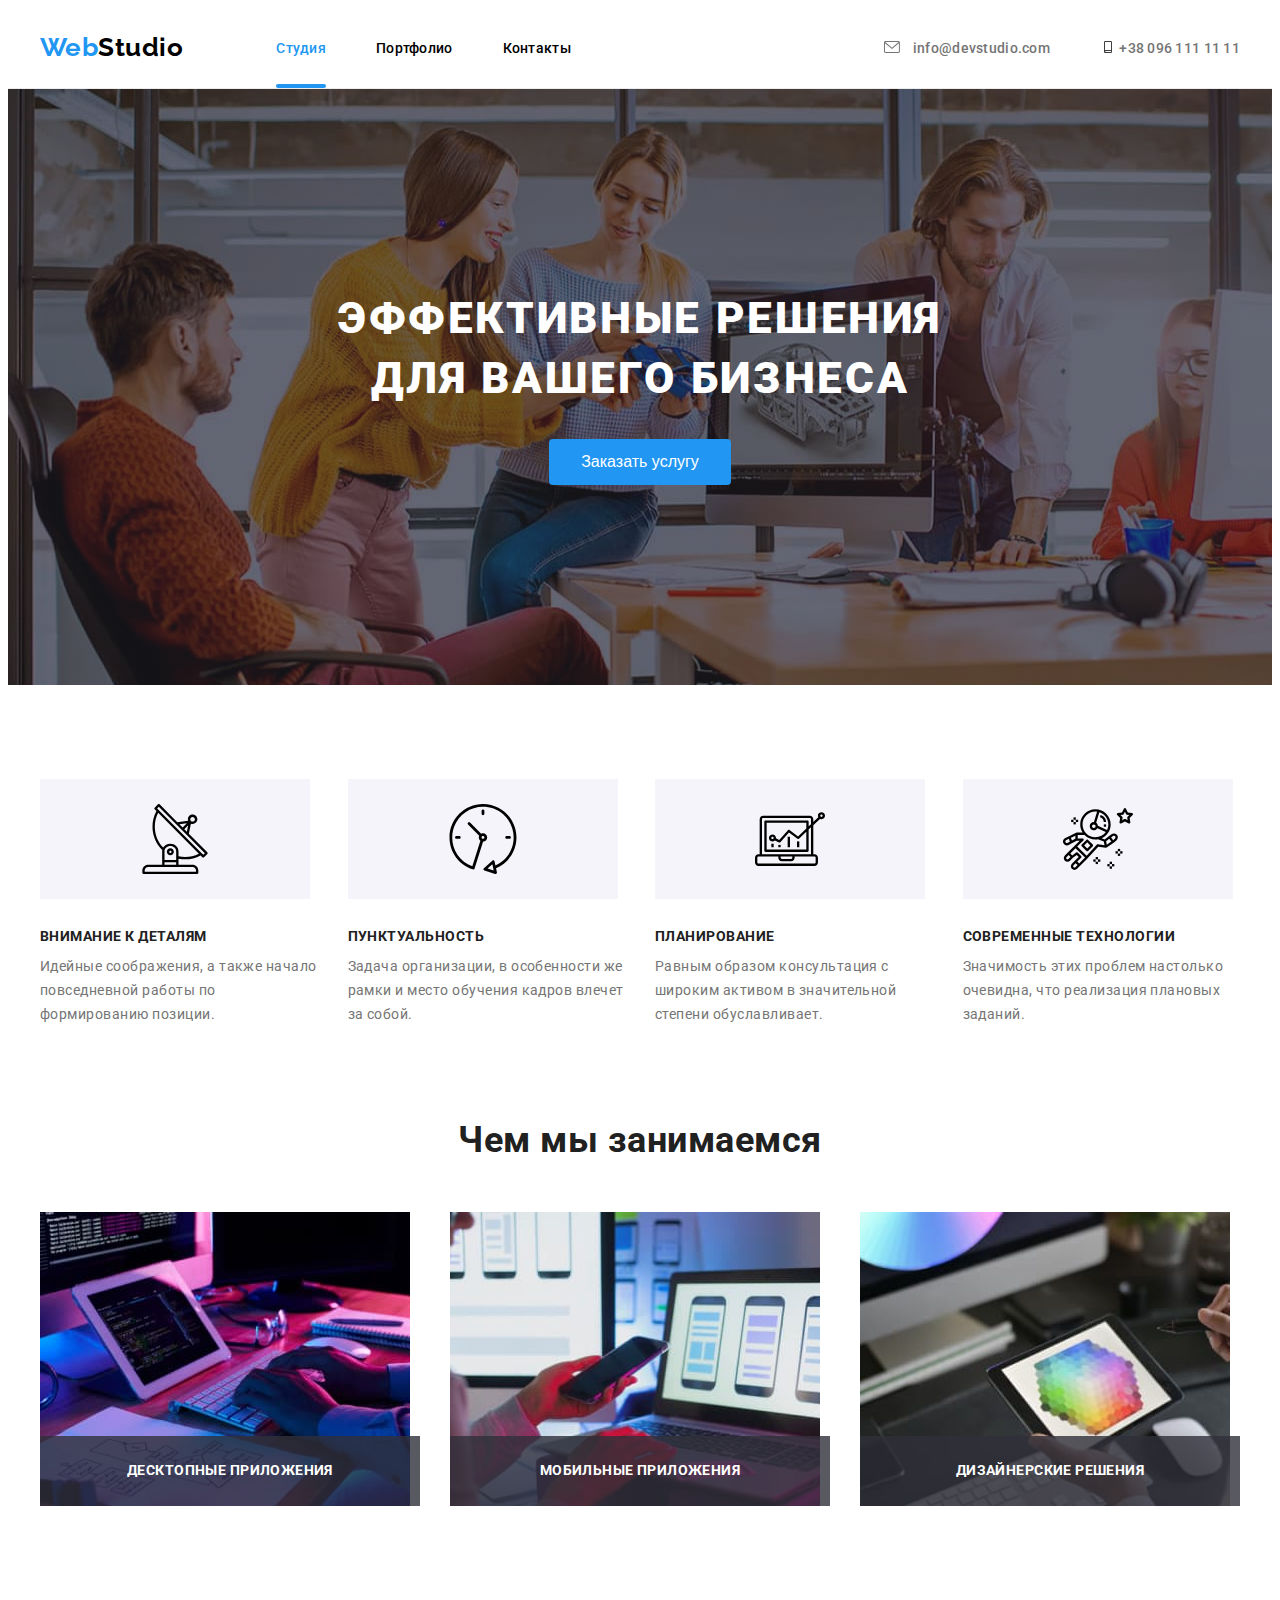
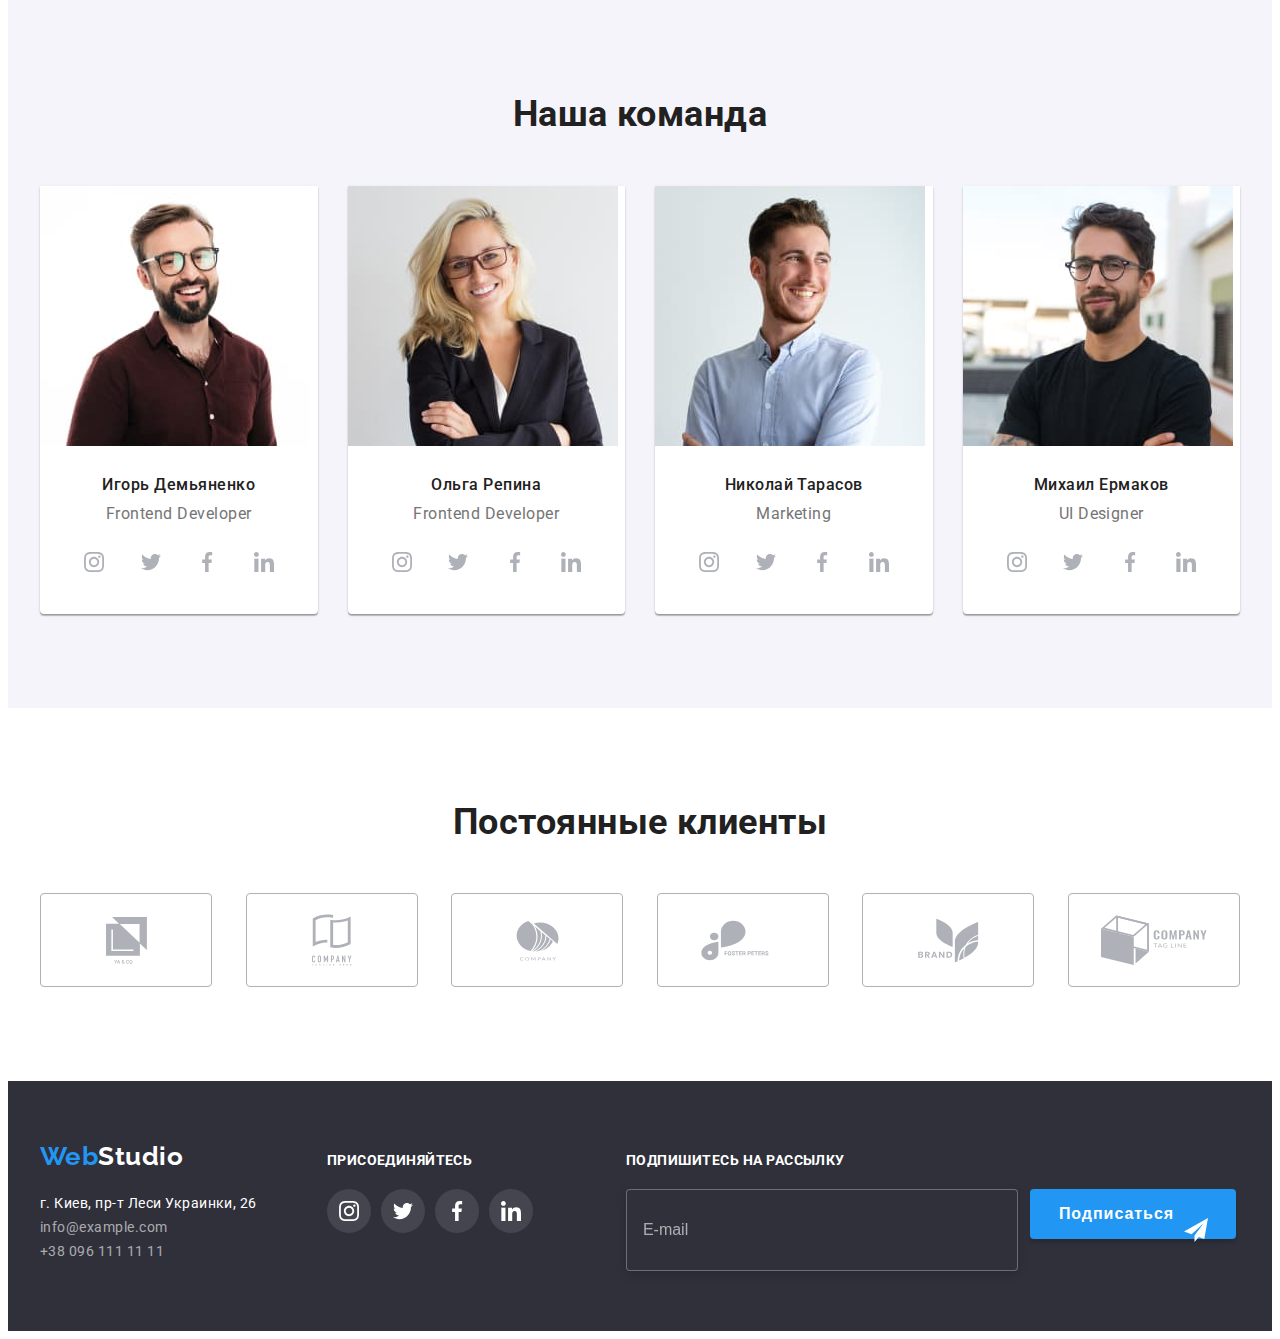
==== commit bc0581e5: "Частично меняет классы по БЕМ" ====
--- a/index.html
+++ b/index.html
@@ -17,31 +17,31 @@
 </head>
 
 <body>
-    <!--Header-pages-->
-    <header class="header-page">
+    <!--Header-->
+    <header class="header">
         <div class="container header-container">
             <nav class="navigation">
-                <div class="logo-box">
-                    <a class="logo link" href=""><span class="logo-span-1">Web</span><span
-                            class="logo-span-2">Studio</span></a>
+                <div class="logo">
+                    <a class="logo__link link" href=""><span class="logo__span-1">Web</span><span
+                            class="logo__span-2">Studio</span></a>
                 </div>
-                <ul class="menu-nav list">
-                    <li class="menu-item"><a class="menu-link current link" href="./index.html">Студия</a></li>
-                    <li class="menu-item"><a class="menu-link link" href="./portfolio.html">Портфолио</a></li>
-                    <li class="menu-item"><a class="menu-link link" href="">Контакты</a></li>
+                <ul class="menu list">
+                    <li class="menu__item"><a class="menu__link menu__link--current link" href="./index.html">Студия</a></li>
+                    <li class="menu__item"><a class="menu__link link" href="./portfolio.html">Портфолио</a></li>
+                    <li class="menu__item"><a class="menu__link link" href="">Контакты</a></li>
                 </ul>
             </nav>
             <ul class="contact-info list">
                 <li>
                     <a class="mail-link link" href="malto:info@devstudio.com">
-                    <svg class="icon-contact" width="16" height="12">
+                    <svg class="mail-link__icon" width="16" height="12">
                         <use href="./images/icons.svg#icon-envelope"></use>
                     </svg> info@devstudio.com
                     </a>
                 </li>
                 <li>
                     <a class="tel-link link" href="tel:+380961111111">
-                    <svg class="icon-contact" width="16" height="12">
+                    <svg class="tel-link__icon" width="16" height="12">
                         <use href="./images/icons.svg#icon-smartphone"></use>
                     </svg> +38 096 111 11 11
                     </a>
@@ -53,58 +53,58 @@
 
     <main>
         <!--Hero-->
-        <section class="hero-background section">
+        <section class="hero section">
             <div class="container">
-                <h1 class="main-title">Эффективные решения<br>для вашего бизнеса</h1>
-                <button type="button" class="modal-btn" data-modal-open>Заказать услугу</button>
+                <h1 class="hero__title">Эффективные решения<br>для вашего бизнеса</h1>
+                <button type="button" class="modal__btn" data-modal-open>Заказать услугу</button>
 
             </div>
         </section>
 
         <!--About us-->
-        <section class="advantages-section section">
+        <section class="advantages section">
             <div class="container">
                 <h2 class="title-hidden">О нас</h2>
-                <ul class="advantage-list list">
-                    <li class="advantage-item">
-                        <div class="advantage-box">
-                            <svg class="advantage-icon">
+                <ul class="advantage__list list">
+                    <li class="advantage__item">
+                        <div class="advantage__box">
+                            <svg class="advantage__icon">
                                 <use href="./images/icons.svg#icon-antenna"></use>
                             </svg>
                         </div>
-                        <h3 class="advantage-01">Внимание к деталям</h3>
-                        <p class="advantage-001">Идейные соображения, а также начало повседневной работы по формированию
+                        <h3 class="advantage__title">Внимание к деталям</h3>
+                        <p class="advantage__description">Идейные соображения, а также начало повседневной работы по формированию
                             позиции.</p>
                     </li>
-                    <li class="advantage-item">
-                        <div class="advantage-box">
-                           <svg class="advantage-icon">
+                    <li class="advantage__item">
+                        <div class="advantage__box">
+                           <svg class="advantage__icon">
                               <use href="./images/icons.svg#icon-clock"></use>
                             </svg>
                         </div>
-                        <h3 class="advantage-01">Пунктуальность</h3>
-                        <p class="advantage-001">Задача организации, в особенности же рамки и место обучения кадров
+                        <h3 class="advantage__title">Пунктуальность</h3>
+                        <p class="advantage__description">Задача организации, в особенности же рамки и место обучения кадров
                             влечет за собой.</p>
 
                     </li>
-                    <li class="advantage-item">
-                        <div class="advantage-box">
-                            <svg class="advantage-icon">
+                    <li class="advantage__item">
+                        <div class="advantage__box">
+                            <svg class="advantage__icon">
                                 <use href="./images/icons.svg#icon-diagram"></use>
                             </svg>
                         </div>
-                        <h3 class="advantage-01">Планирование</h3>
-                        <p class="advantage-001">Равным образом консультация с широким активом в значительной степени
+                        <h3 class="advantage__title">Планирование</h3>
+                        <p class="advantage__description">Равным образом консультация с широким активом в значительной степени
                             обуславливает.</p>
                     </li>
-                    <li class="advantage-item">
-                        <div class="advantage-box">
-                            <svg class="advantage-icon">
+                    <li class="advantage__item">
+                        <div class="advantage__box">
+                            <svg class="advantage__icon">
                                 <use href="./images/icons.svg#icon-astronaut"></use>
                             </svg>
                         </div>
-                        <h3 class="advantage-01">Современные технологии</h3>
-                        <p class="advantage-001">Значимость этих проблем настолько очевидна, что реализация плановых
+                        <h3 class="advantage__title">Современные технологии</h3>
+                        <p class="advantage__description">Значимость этих проблем настолько очевидна, что реализация плановых
                             заданий.</p>
                     </li>
                 </ul>
@@ -116,23 +116,23 @@
         <section class="workplace section">
             <div class="container">
                 <h2 class="title-desc">Чем мы занимаемся</h2>
-                <ul class="work-list list">
-                    <li class="what-we-do-item">
-                        <div class="work-pictures">
-                            <img class="images" src="./images/workplace/img_1.jpg" alt="Работа на компьютере" width="370" height="294">
-                            <p class="pictures-title">Десктопные приложения</p>
-                        </div>
-                    </li>
-                    <li class="what-we-do-item">
-                        <div class="work-pictures">
-                            <img class="images" src="./images/workplace/img_2.jpg" alt="Смартфон" width="370" height="294">
-                            <p class="pictures-title">Мобильные приложения</p>
-                        </div>
-                    </li>
-                    <li class="what-we-do-item">
-                        <div class="work-pictures">
-                            <img class="images" src="./images/workplace/img_3.jpg" alt="Рисует на планшете" width="370" height="294">
-                            <p class="pictures-title">Дизайнерские решения</p>
+                <ul class="workplace__list list">
+                    <li class="workplace__item">
+                        <div class="images">
+                            <img class="images__icon" src="./images/workplace/img_1.jpg" alt="Работа на компьютере" width="370" height="294">
+                            <p class="images__title">Десктопные приложения</p>
+                        </div>
+                    </li>
+                    <li class="workplace__item">
+                        <div class="images">
+                            <img class="images__icon" src="./images/workplace/img_2.jpg" alt="Смартфон" width="370" height="294">
+                            <p class="images__title">Мобильные приложения</p>
+                        </div>
+                    </li>
+                    <li class="workplace__item">
+                        <div class="images">
+                            <img class="images__icon" src="./images/workplace/img_3.jpg" alt="Рисует на планшете" width="370" height="294">
+                            <p class="images__title">Дизайнерские решения</p>
                         </div>
                         
                     </li>
@@ -145,163 +145,163 @@
         <section class="team section">
             <div class="container">
                 <h2 class="title-desc">Наша команда</h2>
-                <ul class="regular-title">
-                    <li class="frame">
-                        <img class="img-igor" src="./images/team/img_1.jpg" alt="igor" width="270"
+                <ul class="team__list">
+                    <li class="team__item">
+                        <img src="./images/team/img_1.jpg" alt="igor" width="270"
                             height="260">
-                        <div class="person">
-                            <h3 class="name-person">Игорь Демьяненко</h3>
-                            <p class="about-person" lang="en">Frontend Developer</p>
+                        <div class="team__person">
+                            <h3 class="team__name">Игорь Демьяненко</h3>
+                            <p class="team__position" lang="en">Frontend Developer</p>
+                            <ul class="social-list list">
+                                <li class="social-list_item">
+                                    <a href="#" class="social-list__link">
+                                        <svg class="social-list__icon">
+                                            <use href="./images/icons.svg#icon-instagram">
+                                            </use>
+                                        </svg>
+                                    </a>
+                                </li>
+                                <li class="social-list_item">
+                                    <a href="#" class="social-list__link">
+                                        <svg class="social-list__icon">
+                                            <use href="./images/icons.svg#icon-twitter">
+                                            </use>
+                                        </svg>
+                                    </a>
+                                </li>
+                                <li class="social-list_item">
+                                    <a href="#" class="social-list__link">
+                                         <svg class="social-list__icon">
+                                            <use href="./images/icons.svg#icon-facebook">
+                                            </use>
+                                        </svg>
+                                    </a>
+                                </li>
+                                <li class="social-list_item">
+                                    <a href="#" class="social-list__link">
+                                        <svg class="social-list__icon">
+                                            <use href="./images/icons.svg#icon-linkedin">
+                                            </use>
+                                        </svg>
+                                    </a>
+                                </li>
+                            </ul>
+                        </div>
+                    </li>
+                    <li class="team__item">
+                        <img src="./images/team/img_2.jpg" alt="olga" width="270" height="260">
+                        <div class="team__person">
+                            <h3 class="team__name">Ольга Репина</h3>
+                            <p class="team__position" lang="en">Frontend Developer</p>
+                            <ul class="social-list list">
+                                <li class="social-list_item">
+                                    <a href="" class="social-list__link">
+                                        <svg class="social-list__icon">
+                                            <use href="./images/icons.svg#icon-instagram">
+                                            </use>
+                                        </svg>
+                                    </a>
+                                </li>
+                                <li class="social-list_item">
+                                    <a href="" class="social-list__link">
+                                        <svg class="social-list__icon">
+                                            <use href="./images/icons.svg#icon-twitter">
+                                            </use>
+                                        </svg>
+                                    </a>
+                                </li>
+                                <li class="social-list_item">
+                                    <a href="" class="social-list__link">
+                                        <svg class="social-list__icon">
+                                            <use href="./images/icons.svg#icon-facebook">
+                                            </use>
+                                        </svg>
+                                    </a>
+                                </li>
+                                <li class="social-list_item">
+                                    <a href="" class="social-list__link">
+                                        <svg class="social-list__icon">
+                                            <use href="./images/icons.svg#icon-linkedin">
+                                            </use>
+                                        </svg>
+                                    </a>
+                                </li>
+                        </div>
+                    </li>
+                    <li class="team__item">
+                        <img src="./images/team/img_3.jpg" alt="nikolaj" width="270"
+                            height="260">
+                        <div class="team__person">
+                            <h3 class="team__name">Николай Тарасов</h3>
+                            <p class="team__position" lang="en">Marketing</p>
                             <ul class="social-list list">
                                 <li class="social-list-item">
-                                    <a href="#" class="social-list-link">
-                                        <svg class="social-list-icon">
+                                    <a href="" class="social-list__link">
+                                        <svg class="social-list__icon">
                                             <use href="./images/icons.svg#icon-instagram">
                                             </use>
                                         </svg>
                                     </a>
                                 </li>
-                                <li class="social-list-item">
-                                    <a href="#" class="social-list-link">
-                                        <svg class="social-list-icon">
+                                <li class="social-list_item">
+                                    <a href="" class="social-list__link">
+                                        <svg class="social-list__icon">
                                             <use href="./images/icons.svg#icon-twitter">
                                             </use>
                                         </svg>
                                     </a>
                                 </li>
-                                <li class="social-list-item">
-                                    <a href="#" class="social-list-link">
-                                         <svg class="social-list-icon">
+                                <li class="social-list_item">
+                                    <a href="" class="social-list__link">
+                                        <svg class="social-list__icon">
                                             <use href="./images/icons.svg#icon-facebook">
                                             </use>
                                         </svg>
                                     </a>
                                 </li>
-                                <li class="social-list-item">
-                                    <a href="#" class="social-list-link">
-                                        <svg class="social-list-icon">
+                                <li class="social-list_item">
+                                    <a href="" class="social-list__link">
+                                        <svg class="social-list__icon">
                                             <use href="./images/icons.svg#icon-linkedin">
                                             </use>
                                         </svg>
                                     </a>
                                 </li>
-                            </ul>
-                        </div>
-                    </li>
-                    <li class="frame">
-                        <img class="" src="./images/team/img_2.jpg" alt="olga" width="270" height="260">
-                        <div class="person">
-                            <h3 class="name-person">Ольга Репина</h3>
-                            <p class="about-person" lang="en">Frontend Developer</p>
+                        </div>
+                    </li>
+                    <li class="team__item">
+                        <img class="" src="./images/team/img_4.jpg" alt="mihail" width="270" height="260">
+                        <div class="team__person">
+                            <h3 class="team__name">Михаил Ермаков</h3>
+                            <p class="team__position" lang="en">UI Designer</p>
                             <ul class="social-list list">
-                                <li class="social-list-item">
-                                    <a href="" class="social-list-link">
-                                        <svg class="social-list-icon">
+                                <li class="social-list__item">
+                                    <a href="" class="social-list__link">
+                                        <svg class="social-list__icon">
                                             <use href="./images/icons.svg#icon-instagram">
                                             </use>
                                         </svg>
                                     </a>
                                 </li>
-                                <li class="social-list-item">
-                                    <a href="" class="social-list-link">
-                                        <svg class="social-list-icon">
+                                <li class="social-list__item">
+                                    <a href="" class="social-list__link">
+                                        <svg class="social-list__icon">
                                             <use href="./images/icons.svg#icon-twitter">
                                             </use>
                                         </svg>
                                     </a>
                                 </li>
-                                <li class="social-list-item">
-                                    <a href="" class="social-list-link">
-                                        <svg class="social-list-icon">
+                                <li class="social-list__item">
+                                    <a href="" class="social-list__link">
+                                        <svg class="social-list__icon">
                                             <use href="./images/icons.svg#icon-facebook">
                                             </use>
                                         </svg>
                                     </a>
                                 </li>
-                                <li class="social-list-item">
-                                    <a href="" class="social-list-link">
-                                        <svg class="social-list-icon">
-                                            <use href="./images/icons.svg#icon-linkedin">
-                                            </use>
-                                        </svg>
-                                    </a>
-                                </li>
-                        </div>
-                    </li>
-                    <li class="frame">
-                        <img class="" src="./images/team/img_3.jpg" alt="nikolaj" width="270"
-                            height="260">
-                        <div class="person">
-                            <h3 class="name-person">Николай Тарасов</h3>
-                            <p class="about-person" lang="en">Marketing</p>
-                            <ul class="social-list list">
-                                <li class="social-list-item">
-                                    <a href="" class="social-list-link">
-                                        <svg class="social-list-icon">
-                                            <use href="./images/icons.svg#icon-instagram">
-                                            </use>
-                                        </svg>
-                                    </a>
-                                </li>
-                                <li class="social-list-item">
-                                    <a href="" class="social-list-link">
-                                        <svg class="social-list-icon">
-                                            <use href="./images/icons.svg#icon-twitter">
-                                            </use>
-                                        </svg>
-                                    </a>
-                                </li>
-                                <li class="social-list-item">
-                                    <a href="" class="social-list-link">
-                                        <svg class="social-list-icon">
-                                            <use href="./images/icons.svg#icon-facebook">
-                                            </use>
-                                        </svg>
-                                    </a>
-                                </li>
-                                <li class="social-list-item">
-                                    <a href="" class="social-list-link">
-                                        <svg class="social-list-icon">
-                                            <use href="./images/icons.svg#icon-linkedin">
-                                            </use>
-                                        </svg>
-                                    </a>
-                                </li>
-                        </div>
-                    </li>
-                    <li class="frame">
-                        <img class="" src="./images/team/img_4.jpg" alt="mihail" width="270" height="260">
-                        <div class="person">
-                            <h3 class="name-person">Михаил Ермаков</h3>
-                            <p class="about-person" lang="en">UI Designer</p>
-                            <ul class="social-list list">
-                                <li class="social-list-item">
-                                    <a href="" class="social-list-link">
-                                        <svg class="social-list-icon">
-                                            <use href="./images/icons.svg#icon-instagram">
-                                            </use>
-                                        </svg>
-                                    </a>
-                                </li>
-                                <li class="social-list-item">
-                                    <a href="" class="social-list-link">
-                                        <svg class="social-list-icon">
-                                            <use href="./images/icons.svg#icon-twitter">
-                                            </use>
-                                        </svg>
-                                    </a>
-                                </li>
-                                <li class="social-list-item">
-                                    <a href="" class="social-list-link">
-                                        <svg class="social-list-icon">
-                                            <use href="./images/icons.svg#icon-facebook">
-                                            </use>
-                                        </svg>
-                                    </a>
-                                </li>
-                                <li class="social-list-item">
-                                    <a href="" class="social-list-link">
-                                        <svg class="social-list-icon">
+                                <li class="social-list__item">
+                                    <a href="" class="social-list__link">
+                                        <svg class="social-list__icon">
                                             <use href="./images/icons.svg#icon-linkedin">
                                             </use>
                                         </svg>
@@ -314,48 +314,48 @@
         </section>
     </main>
     <!--Clients-->
-    <section class="clients-section section">
+    <section class="clients section">
         <div class="container">
             <h2 class="title-desc" >Постоянные клиенты</h2>
-                <ul class="clients-list list">
+                <ul class="clients__list list">
                     <li> 
-                        <a class="clients-link" href="#">
-                            <svg class="clients-icon" width="41" height="47">
+                        <a class="clients__link" href="#">
+                            <svg class="clients__icon" width="41" height="47">
                                 <use href="./images/icons.svg#icon-logo_1"></use>
                             </svg>
                         </a>
                     </li>
                     <li>
-                        <a class="clients-link" href="#">
-                            <svg class="clients-icon" width="40" height="52">
+                        <a class="clients__link" href="#">
+                            <svg class="clients__icon" width="40" height="52">
                                 <use href="./images/icons.svg#icon-logo_2"></use>
                             </svg>
                         </a>
                     </li>
                     <li>
-                        <a class="clients-link" href="#">
-                            <svg class="clients-icon" width="43" height="41">
+                        <a class="clients__link" href="#">
+                            <svg class="clients__icon" width="43" height="41">
                                 <use href="./images/icons.svg#icon-logo_3"></use>
                             </svg>
                         </a>
                     </li>
                     <li>
-                        <a class="clients-link" href="#">
-                            <svg class="clients-icon" width="84" height="41">
+                        <a class="clients__link" href="#">
+                            <svg class="clients__icon" width="84" height="41">
                                 <use href="./images/icons.svg#icon-logo_4"></use>
                             </svg>
                         </a>
                     </li>
                     <li>
-                        <a class="clients-link" href="#">
-                            <svg class="clients-icon" width="63" height="45">
+                        <a class="clients__link" href="#">
+                            <svg class="clients__icon" width="63" height="45">
                                 <use href="./images/icons.svg#icon-logo_5"></use>
                             </svg>
                         </a>
                     </li>
                     <li>
-                        <a class="clients-link" href="#">
-                            <svg class="clients-icon" width="106" height="60">
+                        <a class="clients__link" href="#">
+                            <svg class="clients__icon" width="106" height="60">
                                 <use href="./images/icons.svg#icon-logo_6"></use>
                             </svg>
                         </a>
@@ -365,22 +365,22 @@
         </div>
     </section>
     <!--Footer-->
-    <footer class="footer-section">
+    <footer class="footer">
         <div class="container footer-container">
             <div>
-                <a class="logo link item" href="./index.html"><span class="logo-span-1">Web</span><span
-                        class="logo-span-2">Studio</span></a>
+                <a class="logo__link link item" href="./index.html"><span class="logo__span-1">Web</span><span
+                        class="logo__span-2">Studio</span></a>
                 <address>
-                    <ul class="footer-list list">
-                        <li class="footer-info">
-                            <a class="footer-google link" href="https://goo.gl/maps/YtjoSNWfrwEWa8k86" target="blank"
+                    <ul class="footer__list list">
+                        <li class="footer__item">
+                            <a class="footer__map link" href="https://goo.gl/maps/YtjoSNWfrwEWa8k86" target="blank"
                                 rel="noopener norefferer">г. Киев, пр-т Леси Украинки, 26</a>
                         </li>
-                        <li class="footer-info">
-                            <a class="footer-link link" href="malto:info@example.com">info@example.com</a>
+                        <li class="footer__item">
+                            <a class="footer__link link" href="malto:info@example.com">info@example.com</a>
                         </li>
-                        <li class="footer-info">
-                            <a class="footer-link link" href="tel:+380961111111">+38 096 111 11 11</a>
+                        <li class="footer__item">
+                            <a class="footer__link link" href="tel:+380961111111">+38 096 111 11 11</a>
                         </li>
                     </ul>
                 </address>
--- a/css/main.min.css
+++ b/css/main.min.css
@@ -1,2 +1,2 @@
-:root{--main-color: #000000;--second-text-color: #2196f3;--title-color: #212121;--second-title-color: #ffffff;--bg-color: #2f303a;--text-about: #757575;--card-set-gap: 30px;--primary-font-family: Roboto, sans-serif}.visually-hidden{position:absolute !important;clip:rect(1px 1px 1px 1px);clip:rect(1px, 1px, 1px, 1px);padding:0 !important;border:0 !important;height:1px !important;width:1px !important;overflow:hidden}body{letter-spacing:0.03em;font-family:var(--primary-font-family)}h1,h2,h3,h4,h5,h6,p{margin-top:0;margin-bottom:0}ul,ol{margin-top:0;margin-bottom:0;padding-left:0}img{display:block}.link{text-decoration:none}.list{list-style:none}.section{padding-top:94px;padding-bottom:94px}.title-hidden{display:none}ul{list-style:none}li{list-style:none}.container{width:1200px;padding-left:15px;padding-right:15px;margin-left:auto;margin-right:auto}.modal-btn{font-style:normal;font-weight:bold;font-size:16px;line-height:1.63;cursor:pointer;color:var(--second-title-color);background-color:var(--second-text-color);border-radius:4px;border:0px;font-weight:500;padding:10px 32px;border-width:1px;transition-property:background-color;transition-duration:250ms;transition-timing-function:cubic-bezier(0.4, 0, 0.2, 1)}.modal-btn:hover,.modal-btn:focus{background-color:#188ce8}.menu-link{position:relative;font-weight:500;font-size:14px;line-height:1.14;letter-spacing:0.02em;color:var(--main-color);padding:32px 0;transition-property:color;transition-duration:250ms;transition-timing-function:cubic-bezier(0.4, 0, 0.2, 1)}.menu-link::after{content:'';position:absolute;display:block;width:100%;height:4px;bottom:0;border-radius:2px;background-color:var(--second-text-color);transform:scaleX(0)}.current{color:var(--second-text-color)}.menu-link.current::after{transform:scaleX(1)}.menu-link:hover::after,.menu-link:focus::after{transform:scaleX(1)}.menu-link:hover,.menu-link:focus{color:var(--second-text-color)}.mail-link{margin-left:auto;margin-right:50px;font-weight:500;font-size:14px;line-height:1.14;letter-spacing:0.02em;color:var(--text-about);transition-property:color;transition-duration:250ms;transition-timing-function:cubic-bezier(0.4, 0, 0.2, 1)}.mail-link:hover,.mail-link:focus{color:var(--second-text-color)}.tel-link{font-weight:500;font-size:14px;line-height:1.14;letter-spacing:0.02em;color:var(--text-about);transition-property:color;transition-duration:250ms;transition-timing-function:cubic-bezier(0.4, 0, 0.2, 1)}.tel-link:hover,.tel-link:focus{color:var(--second-text-color)}.icon-contact{margin-right:10px;fill:var(--text-about);transition-property:fill;transition-duration:250ms;transition-timing-function:cubic-bezier(0.4, 0, 0.2, 1)}.mail-link:hover .icon-contact,.mail-link:focus .icon-contact{fill:var(--second-text-color)}.tel-link:hover .icon-contact,.tel-link:focus .icon-contact{fill:var(--second-text-color)}.backdrop{position:fixed;top:0;left:0;width:100vw;height:100vh;background-color:rgba(0,0,0,0.2);transition:opacity 250ms linear, visibility 250ms linear}.is-hidden{opacity:0;visibility:hidden;pointer-events:none}.modal{position:absolute;left:50%;top:50%;width:528px;height:580px;padding:40px;background-color:var(--second-title-color);transform:translate(-50%, -50%);border-radius:4px;box-shadow:1px 4px 6px 0 rgba(0,0,0,0.16),0 4px 4px 0 rgba(0,0,0,0.06),0 1px 1px 0 rgba(0,0,0,0.12)}.close-btn{position:absolute;top:8px;right:8px;width:30px;height:30px;border-radius:50%;border:1px solid rgba(0,0,0,0.1);background-color:transparent;cursor:pointer;padding:0px;transition-property:fill;transition-duration:250ms;transition-timing-function:cubic-bezier(0.4, 0, 0.2, 1)}.close-btn:hover{fill:var(--second-text-color)}.modal-form{display:flex;flex-direction:column}.modal-for-head{font-size:20px;font-weight:700;text-align:center;margin-bottom:12px}.modal-form-field{position:relative;font-size:12px;font-weight:400;margin-bottom:10px}.modal-form-wrapper{display:block;position:relative;margin-top:4px}.modal-form-input{width:100%;height:40px;line-height:1.16;letter-spacing:0.01;border:1px solid rgba(33,33,33,0.2);border-radius:4px;padding-left:42px;color:var(--text-about);transition-property:border-color;transition-duration:250ms;transition-timing-function:cubic-bezier(0.4, 0, 0.2, 1)}.modal-form-input:focus{outline:none;border-color:var(--second-text-color)}.modal-form-icon{position:absolute;display:block;top:50%;transform:translateY(-50%);left:12px;width:18px;height:18px;background-color:var(--second-title-color);transition-property:fill;transition-duration:250ms;transition-timing-function:cubic-bezier(0.4, 0, 0.2, 1)}.modal-form-input:focus+.modal-form-icon{fill:var(--second-text-color)}.modal-form-message{width:100%;height:120px;margin-top:4px;border:1px solid rgba(33,33,33,0.2);border-radius:4px;padding:12px 16px;resize:none;transition:border-color 250ms cubic-bezier(0.4, 0, 0.2, 1)}.modal-form-message:focus{outline:none;border-color:var(--second-text-color)}.modal-form-message::placeholder{color:rgba(117,117,117,0.5)}.modal-form-checkbox-label{display:flex;align-items:center;font-size:14px;line-height:24px;letter-spacing:0.03em;color:var(--text-about);margin-bottom:30px}.modal-form-checkbox-label::before{display:block;content:'';width:16px;height:15px;border-radius:2px;border:1px solid;cursor:pointer;margin-right:7px}.modal-form-checkbox:checked+.modal-form-checkbox-label::before{background-image:url("../images/checkbox/icon_check.jpg");background-position:50% 50%}.modal-form-checkbox:focus+.modal-form-checkbox-label::before{outline:none}.modal-form-label-link{color:var(--second-text-color)}.modal-form-label-link:focus{outline:1px solid var(--second-text-color)}.modal-form-button{display:flex;align-items:center;text-align:center;font-weight:700;letter-spacing:0.06em;font-size:16px;line-height:1.87;cursor:pointer;color:var(--second-title-color);background-color:var(--second-text-color);border-radius:4px;border-width:0px;box-shadow:0px 4px 4px rgba(0,0,0,0.15);margin:0 auto;padding:10px 55px}.modal-form-button:hover,.modal-form-button:focus{background-color:#188ce8}.footer-subscribe-form{margin-left:93px;padding-top:12px}.footer-title-head{font-weight:700;font-size:14px;line-height:1.14;text-transform:uppercase;color:var(--second-title-color);margin-bottom:20px}.subscribe-form{display:flex}.subscribe-field{display:block;width:358px;height:50px;border:1px solid rgba(255,255,255,0.3);filter:drop-shadow(0px 4px 4px rgba(0,0,0,0.15));border-radius:4px;background-color:var(--bg-color);font-size:16px;line-height:1.25;color:var(--second-title-color);margin-right:12px;padding:15px 16px}.subscribe-field::placeholder{color:rgba(255,255,255,0.6);font-size:16px;line-height:1.25}.subscribe-button{padding:10px 62px 10px 29px;font-weight:700;font-size:16px;line-height:1.87;letter-spacing:0.06em;color:var(--second-title-color);background-color:var(--second-text-color);box-shadow:0px 4px 4px rgba(0,0,0,0.15);border-radius:4px;cursor:pointer;transition:background-color,box-shadow,color 250ms cubic-bezier(0.4, 0, 0.2, 1);border:none}.subscribe-button:hover,.subscribe-button:focus{background-color:#188ce8}.subscribe-box-wrapper{position:relative}.subscribe-icon{position:absolute;width:24px;height:24px;top:50%;transform:translateY(-50%);right:28px;fill:var(--second-title-color)}.header-page{border-bottom:1px solid #ececec;padding-top:24px;padding-bottom:25px}.header-container{display:flex;align-items:center}.navigation{display:flex;align-items:center}.menu-nav{display:flex;align-items:center;padding:0;margin:0}.menu-nav .menu-item:not(:last-child){margin-right:50px}.contact-info{display:flex;margin-left:auto;align-items:center}.logo-box{margin-right:93px}.logo{display:block;font-family:Raleway;font-style:normal;font-weight:bold;font-size:26px;line-height:1.19;color:var(--second-text-color)}.logo-span-1{color:var(--second-text-color)}.logo-span-2{color:var(--main-color)}.footer-section .logo-span-2{color:var(--second-title-color);margin-bottom:20px}.hero-background{background-position:center;background-size:cover;max-width:1600px;align-items:center;text-align:center;margin:0 auto;padding-top:200px;padding-bottom:200px;background:var(--bg-color);background-image:linear-gradient(rgba(47,48,58,0.4), rgba(47,48,58,0.4)),url("../images/hero/bg.jpg")}.main-title{margin-top:0;margin-bottom:30px;color:var(--second-title-color);text-transform:uppercase;font-size:44px;font-weight:900;letter-spacing:0.06em;line-height:1.36}.advantages-section{line-height:1.71;margin-bottom:0px;padding-bottom:47px}.advantage-list{display:flex}.advantage-item{margin-right:30px;flex-basis:calc((100% - 90px) / 4)}.advantag-item:last-child{margin-right:0px}.advantage-box{width:270px;height:120px;display:flex;justify-content:center;align-items:center;margin-bottom:30px;background-color:#f5f4fa}.advantage-icon{width:70px;height:70px}.advantage-01{margin-bottom:10px;font-style:normal;font-weight:bold;font-size:14px;line-height:1.14;text-transform:uppercase;color:var(--title-color)}.advantage-001{font-style:normal;font-weight:normal;font-size:14px;line-height:1.71;color:var(--text-about)}.workplace{text-align:center;padding-top:47px}.title-desc{margin-top:0;margin-bottom:50px;font-style:normal;font-weight:bold;font-size:36px;line-height:1.16;text-align:center;color:var(--title-color)}.work-list{display:flex;flex-wrap:wrap;margin-right:calc(-1 * var(--card-set-gap))}.what-we-do-item{flex-basis:calc(100% / 3 - var(--card-set-gap));margin-right:var(--card-set-gap)}.what-we-do-item:not(:last-of-type){margin-right:30px}.images{display:block}.work-pictures{position:relative}.pictures-title{position:absolute;bottom:0;left:0;right:0;padding:27px 0px;text-transform:uppercase;font-size:14px;font-weight:700;line-height:1.14;letter-spacing:0.03em;text-align:center;color:var(--second-title-color);background-color:rgba(47,48,58,0.8)}.team{font-size:16px;line-height:1.19;text-align:center;background-color:#f5f4fa}.regular-title{display:flex;flex-wrap:wrap;margin-left:-30px;margin-top:-30px}.frame{margin-left:30px;margin-top:30px;flex-basis:calc((100% - 120px) / 4);box-shadow:0px 1px 3px rgba(0,0,0,0.12),0px 1px 1px rgba(0,0,0,0.14),0px 2px 1px rgba(0,0,0,0.2);border-radius:0px 0px 4px 4px;background-color:var(--second-title-color)}.person{padding-top:30px;padding-bottom:30px;color:var(--text-about);padding-left:32px;padding-right:32px}.name-person{font-style:normal;font-weight:500;font-size:16px;line-height:1.18;color:var(--title-color);margin-bottom:10px}.about-person{font-style:normal;font-weight:normal;font-size:16px;line-height:1.18;color:var(--text-about);margin-bottom:16px}.social-list{display:flex;justify-content:space-between}.social-list-icon{width:20px;height:20px;fill:#afb1b8;transition-property:fill;transition-duration:250ms;transition-timing-function:cubic-bezier(0.4, 0, 0.2, 1)}.social-list-link{display:flex;align-items:center;justify-content:center;width:44px;height:44px;border-radius:50%;background-color:var(--second-title-color);transition-property:fill, background-color;transition-duration:250ms;transition-timing-function:cubic-bezier(0.4, 0, 0.2, 1)}.social-list-link:hover,.social-list-link:focus{fill:var(--second-text-color);background-color:var(--second-text-color)}.social-list-link:focus .social-list-icon,.social-list-link:hover .social-list-icon{fill:var(--second-title-color)}.cliens-section{text-align:center;margin-bottom:50px}.clients-list{display:flex;justify-content:space-between}.clients-link{display:flex;justify-content:center;align-items:center;width:170px;height:92px;border:1px solid #afb1b8;border-radius:4px;transition-property:border-color;transition-duration:250ms;transition-timing-function:cubic-bezier(0.4, 0, 0.2, 1)}.clients-icon{fill:#afb1b8;transition-property:fill;transition-duration:250ms;transition-timing-function:cubic-bezier(0.4, 0, 0.2, 1)}.clients-link:focus,.clients-link:hover{border-color:var(--second-text-color)}.clients-link:hover .clients-icon,.clients-link:focus .clients-icon{fill:var(--second-text-color)}.footer-section{background:var(--bg-color);padding-top:60px;padding-bottom:60px}.footer-info:not(:last-child){margin-bottom:9px}.item{margin-bottom:20px}.footer-google{font-style:normal;font-weight:normal;font-size:14px;line-height:1.71;color:var(--second-title-color);text-decoration:none}.footer-link{font-style:normal;font-weight:normal;font-size:14px;line-height:1.71;text-decoration:none;color:rgba(255,255,255,0.6);text-decoration:none}.footer-container{display:flex;justify-content:flex-start}.footer-social{margin-left:70px;padding-top:12px}.footer-title{color:var(--second-title-color);letter-spacing:0.03em;text-transform:uppercase;font-weight:700;font-size:14px;line-height:1.14;margin-bottom:20px}.footer-social-list{display:flex;justify-content:space-between}.footer-social-item:not(:last-child){margin-right:10px}.footer-social-link{display:flex;align-items:center;justify-content:center;width:44px;height:44px;background-color:rgba(255,255,255,0.1);border-radius:100%;transition-property:background-color;transition-duration:250ms;transition-timing-function:cubic-bezier(0.4, 0, 0.2, 1)}.footer-social-icon{width:20px;height:20px;fill:var(--second-title-color)}.footer-social-link:focus,.footer-social-link:hover{background-color:var(--second-text-color)}.filters-list{display:flex;justify-content:center;margin-bottom:50px}.item-filtr:not(:last-child){margin-right:8px}.button-01{padding:6px 22px;background-color:#f5f4fa;border-radius:4px;border:0px;font-style:normal;font-weight:500;font-size:16px;line-height:1.62;color:var(--title-color);cursor:pointer;transition-property:color, background-color, box-shadow;transition-duration:250ms;transition-timing-function:cubic-bezier(0.4, 0, 0.2, 1)}.active{background:var(--second-text-color);color:var(--second-title-color)}.button-01:hover,.button-01:focus{color:var(--second-title-color);background-color:var(--second-text-color);box-shadow:0px 2px 2px 0 rgba(0,0,0,0.12),0px 1px 2px 0 rgba(0,0,0,0.08),0px 3px 1px 0 rgba(0,0,0,0.1)}.box{display:flex;flex-wrap:wrap;padding-left:0px;margin-left:-30px;margin-top:-30px}.box-img{margin-left:30px;margin-top:30px;flex-basis:calc((100% - 96px) / 3);background:url(portfolio1.jpg)}.box-img-link{display:block}.box-img-title{position:relative;overflow:hidden}.box-img-link:hover .overlay,.box-img-link:focus .overlay{transform:translateY(0%)}.overlay{position:absolute;top:0;left:0;width:100%;height:100%;font-size:18px;line-height:28px;background-color:var(--second-text-color);color:var(--second-title-color);padding:63px 24px;transform:translateY(100%);transition-property:transform;transition-duration:250ms;transition-timing-function:cubic-bezier(0.4, 0, 0.2, 1)}.shadow:hover,.shadow:focus{box-shadow:1px 4px 6px 0 rgba(0,0,0,0.16),0 4px 4px 0 rgba(0,0,0,0.06),0 1px 1px 0 rgba(0,0,0,0.12)}.works-desc{padding:20px 24px;border:1px solid #eeeeee}.portfolio-h3{margin-bottom:4px;font-style:normal;font-weight:bold;font-size:18px;line-height:2;letter-spacing:0.06em;color:var(--title-color)}.portfolio-title{font-style:normal;font-weight:normal;font-size:16px;line-height:1.87;color:var(--text-about)}
+:root{--main-color: #000000;--second-text-color: #2196f3;--title-color: #212121;--second-title-color: #ffffff;--bg-color: #2f303a;--text-about: #757575;--card-set-gap: 30px;--primary-font-family: Roboto, sans-serif}.visually-hidden{position:absolute !important;clip:rect(1px 1px 1px 1px);clip:rect(1px, 1px, 1px, 1px);padding:0 !important;border:0 !important;height:1px !important;width:1px !important;overflow:hidden}body{letter-spacing:0.03em;font-family:var(--primary-font-family)}h1,h2,h3,h4,h5,h6,p{margin-top:0;margin-bottom:0}ul,ol{margin-top:0;margin-bottom:0;padding-left:0}img{display:block}.link{text-decoration:none}.list{list-style:none}.section{padding-top:94px;padding-bottom:94px}.title-hidden{display:none}ul{list-style:none}li{list-style:none}.container{width:1200px;padding-left:15px;padding-right:15px;margin-left:auto;margin-right:auto}.modal__btn{font-style:normal;font-weight:bold;font-size:16px;line-height:1.63;cursor:pointer;color:var(--second-title-color);background-color:var(--second-text-color);border-radius:4px;border:0px;font-weight:500;padding:10px 32px;border-width:1px;transition-property:background-color;transition-duration:250ms;transition-timing-function:cubic-bezier(0.4, 0, 0.2, 1)}.modal__btn:hover,.modal__btn:focus{background-color:#188ce8}.menu__link{position:relative;font-weight:500;font-size:14px;line-height:1.14;letter-spacing:0.02em;color:var(--main-color);padding:32px 0;transition-property:color;transition-duration:250ms;transition-timing-function:cubic-bezier(0.4, 0, 0.2, 1)}.menu__link::after{content:'';position:absolute;display:block;width:100%;height:4px;bottom:0;border-radius:2px;background-color:var(--second-text-color);transform:scaleX(0)}.menu__link--current{color:var(--second-text-color)}.menu__link.menu__link--current::after{transform:scaleX(1)}.menu__link:hover::after,.menu__link:focus::after{transform:scaleX(1)}.menu-link:hover,.menu-link:focus{color:var(--second-text-color)}.mail-link{margin-left:auto;margin-right:50px;font-weight:500;font-size:14px;line-height:1.14;letter-spacing:0.02em;color:var(--text-about);transition-property:color;transition-duration:250ms;transition-timing-function:cubic-bezier(0.4, 0, 0.2, 1)}.mail-link:hover,.mail-link:focus{color:var(--second-text-color)}.tel-link{font-weight:500;font-size:14px;line-height:1.14;letter-spacing:0.02em;color:var(--text-about);transition-property:color;transition-duration:250ms;transition-timing-function:cubic-bezier(0.4, 0, 0.2, 1)}.tel-link:hover,.tel-link:focus{color:var(--second-text-color)}.mail-link__icon{margin-right:10px;fill:var(--text-about);transition-property:fill;transition-duration:250ms;transition-timing-function:cubic-bezier(0.4, 0, 0.2, 1)}.mail-link__icon:hover .mail-link__icon,.mail-link__icon:focus .mail-link__icon{fill:var(--second-text-color)}.tel-link__icon:hover .mail-link__icon,.tel-link__icon:focus .mail-link__icon{fill:var(--second-text-color)}.backdrop{position:fixed;top:0;left:0;width:100vw;height:100vh;background-color:rgba(0,0,0,0.2);transition:opacity 250ms linear, visibility 250ms linear}.is-hidden{opacity:0;visibility:hidden;pointer-events:none}.modal{position:absolute;left:50%;top:50%;width:528px;height:580px;padding:40px;background-color:var(--second-title-color);transform:translate(-50%, -50%);border-radius:4px;box-shadow:1px 4px 6px 0 rgba(0,0,0,0.16),0 4px 4px 0 rgba(0,0,0,0.06),0 1px 1px 0 rgba(0,0,0,0.12)}.close-btn{position:absolute;top:8px;right:8px;width:30px;height:30px;border-radius:50%;border:1px solid rgba(0,0,0,0.1);background-color:transparent;cursor:pointer;padding:0px;transition-property:fill;transition-duration:250ms;transition-timing-function:cubic-bezier(0.4, 0, 0.2, 1)}.close-btn:hover{fill:var(--second-text-color)}.modal-form{display:flex;flex-direction:column}.modal-for-head{font-size:20px;font-weight:700;text-align:center;margin-bottom:12px}.modal-form-field{position:relative;font-size:12px;font-weight:400;margin-bottom:10px}.modal-form-wrapper{display:block;position:relative;margin-top:4px}.modal-form-input{width:100%;height:40px;line-height:1.16;letter-spacing:0.01;border:1px solid rgba(33,33,33,0.2);border-radius:4px;padding-left:42px;color:var(--text-about);transition-property:border-color;transition-duration:250ms;transition-timing-function:cubic-bezier(0.4, 0, 0.2, 1)}.modal-form-input:focus{outline:none;border-color:var(--second-text-color)}.modal-form-icon{position:absolute;display:block;top:50%;transform:translateY(-50%);left:12px;width:18px;height:18px;background-color:var(--second-title-color);transition-property:fill;transition-duration:250ms;transition-timing-function:cubic-bezier(0.4, 0, 0.2, 1)}.modal-form-input:focus+.modal-form-icon{fill:var(--second-text-color)}.modal-form-message{width:100%;height:120px;margin-top:4px;border:1px solid rgba(33,33,33,0.2);border-radius:4px;padding:12px 16px;resize:none;transition:border-color 250ms cubic-bezier(0.4, 0, 0.2, 1)}.modal-form-message:focus{outline:none;border-color:var(--second-text-color)}.modal-form-message::placeholder{color:rgba(117,117,117,0.5)}.modal-form-checkbox-label{display:flex;align-items:center;font-size:14px;line-height:24px;letter-spacing:0.03em;color:var(--text-about);margin-bottom:30px}.modal-form-checkbox-label::before{display:block;content:'';width:16px;height:15px;border-radius:2px;border:1px solid;cursor:pointer;margin-right:7px}.modal-form-checkbox:checked+.modal-form-checkbox-label::before{background-image:url("../images/checkbox/icon_check.jpg");background-position:50% 50%}.modal-form-checkbox:focus+.modal-form-checkbox-label::before{outline:none}.modal-form-label-link{color:var(--second-text-color)}.modal-form-label-link:focus{outline:1px solid var(--second-text-color)}.modal-form-button{display:flex;align-items:center;text-align:center;font-weight:700;letter-spacing:0.06em;font-size:16px;line-height:1.87;cursor:pointer;color:var(--second-title-color);background-color:var(--second-text-color);border-radius:4px;border-width:0px;box-shadow:0px 4px 4px rgba(0,0,0,0.15);margin:0 auto;padding:10px 55px}.modal-form-button:hover,.modal-form-button:focus{background-color:#188ce8}.footer-subscribe-form{margin-left:93px;padding-top:12px}.footer-title-head{font-weight:700;font-size:14px;line-height:1.14;text-transform:uppercase;color:var(--second-title-color);margin-bottom:20px}.subscribe-form{display:flex}.subscribe-field{display:block;width:358px;height:50px;border:1px solid rgba(255,255,255,0.3);filter:drop-shadow(0px 4px 4px rgba(0,0,0,0.15));border-radius:4px;background-color:var(--bg-color);font-size:16px;line-height:1.25;color:var(--second-title-color);margin-right:12px;padding:15px 16px}.subscribe-field::placeholder{color:rgba(255,255,255,0.6);font-size:16px;line-height:1.25}.subscribe-button{padding:10px 62px 10px 29px;font-weight:700;font-size:16px;line-height:1.87;letter-spacing:0.06em;color:var(--second-title-color);background-color:var(--second-text-color);box-shadow:0px 4px 4px rgba(0,0,0,0.15);border-radius:4px;cursor:pointer;transition:background-color,box-shadow,color 250ms cubic-bezier(0.4, 0, 0.2, 1);border:none}.subscribe-button:hover,.subscribe-button:focus{background-color:#188ce8}.subscribe-box-wrapper{position:relative}.subscribe-icon{position:absolute;width:24px;height:24px;top:50%;transform:translateY(-50%);right:28px;fill:var(--second-title-color)}.header{border-bottom:1px solid #ececec;padding-top:24px;padding-bottom:25px}.header-container{display:flex;align-items:center}.navigation{display:flex;align-items:center}.menu{display:flex;align-items:center;padding:0;margin:0}.menu .menu__item:not(:last-child){margin-right:50px}.contact-info{display:flex;margin-left:auto;align-items:center}.logo{margin-right:93px}.logo__link{display:block;font-family:Raleway;font-style:normal;font-weight:bold;font-size:26px;line-height:1.19;color:var(--second-text-color)}.logo__span-1{color:var(--second-text-color)}.logo__span-2{color:var(--main-color)}.footer .logo__span-2{color:var(--second-title-color);margin-bottom:20px}.hero{background-position:center;background-size:cover;max-width:1600px;align-items:center;text-align:center;margin:0 auto;padding-top:200px;padding-bottom:200px;background:var(--bg-color);background-image:linear-gradient(rgba(47,48,58,0.4), rgba(47,48,58,0.4)),url("../images/hero/bg.jpg")}.hero__title{margin-top:0;margin-bottom:30px;color:var(--second-title-color);text-transform:uppercase;font-size:44px;font-weight:900;letter-spacing:0.06em;line-height:1.36}.advantages{line-height:1.71;margin-bottom:0px;padding-bottom:47px}.advantage__list{display:flex}.advantage__item{margin-right:30px;flex-basis:calc((100% - 90px) / 4)}.advantage__item:last-child{margin-right:0px}.advantage__box{width:270px;height:120px;display:flex;justify-content:center;align-items:center;margin-bottom:30px;background-color:#f5f4fa}.advantage__icon{width:70px;height:70px}.advantage__title{margin-bottom:10px;font-style:normal;font-weight:bold;font-size:14px;line-height:1.14;text-transform:uppercase;color:var(--title-color)}.advantage__description{font-style:normal;font-weight:normal;font-size:14px;line-height:1.71;color:var(--text-about)}.workplace{text-align:center;padding-top:47px}.title-desc{margin-top:0;margin-bottom:50px;font-style:normal;font-weight:bold;font-size:36px;line-height:1.16;text-align:center;color:var(--title-color)}.workplace__list{display:flex;flex-wrap:wrap;margin-right:calc(-1 * var(--card-set-gap))}.workplace__item{flex-basis:calc(100% / 3 - var(--card-set-gap));margin-right:var(--card-set-gap)}.workplace__list:not(:last-of-type){margin-right:30px}.images{position:relative}.images__icon{display:block}.images__title{position:absolute;bottom:0;left:0;right:0;padding:27px 0px;text-transform:uppercase;font-size:14px;font-weight:700;line-height:1.14;letter-spacing:0.03em;text-align:center;color:var(--second-title-color);background-color:rgba(47,48,58,0.8)}.team{font-size:16px;line-height:1.19;text-align:center;background-color:#f5f4fa}.team__list{display:flex;flex-wrap:wrap;margin-left:-30px;margin-top:-30px}.team__item{margin-left:30px;margin-top:30px;flex-basis:calc((100% - 120px) / 4);box-shadow:0px 1px 3px rgba(0,0,0,0.12),0px 1px 1px rgba(0,0,0,0.14),0px 2px 1px rgba(0,0,0,0.2);border-radius:0px 0px 4px 4px;background-color:var(--second-title-color)}.team__person{padding-top:30px;padding-bottom:30px;color:var(--text-about);padding-left:32px;padding-right:32px}.team__name{font-style:normal;font-weight:500;font-size:16px;line-height:1.18;color:var(--title-color);margin-bottom:10px}.team__position{font-style:normal;font-weight:normal;font-size:16px;line-height:1.18;color:var(--text-about);margin-bottom:16px}.social-list{display:flex;justify-content:space-between}.social-list__icon{width:20px;height:20px;fill:#afb1b8;transition-property:fill;transition-duration:250ms;transition-timing-function:cubic-bezier(0.4, 0, 0.2, 1)}.social-list__link:focus .social-list__icon,.social-list__link:hover .social-list__icon{fill:var(--second-title-color)}.social-list__link{display:flex;align-items:center;justify-content:center;width:44px;height:44px;border-radius:50%;background-color:var(--second-title-color);transition-property:fill, background-color;transition-duration:250ms;transition-timing-function:cubic-bezier(0.4, 0, 0.2, 1)}.social-list__link:hover,.social-list__link:focus{fill:var(--second-text-color);background-color:var(--second-text-color)}.cliens{text-align:center;margin-bottom:50px}.clients__list{display:flex;justify-content:space-between}.clients__link{display:flex;justify-content:center;align-items:center;width:170px;height:92px;border:1px solid #afb1b8;border-radius:4px;transition-property:border-color;transition-duration:250ms;transition-timing-function:cubic-bezier(0.4, 0, 0.2, 1)}.clients__link:focus,.clients__link:hover{border-color:var(--second-text-color)}.clients__icon{fill:#afb1b8;transition-property:fill;transition-duration:250ms;transition-timing-function:cubic-bezier(0.4, 0, 0.2, 1)}.clients__link:hover .clients__icon,.clients__link:focus .clients__icon{fill:var(--second-text-color)}.footer{background:var(--bg-color);padding-top:60px;padding-bottom:60px}.footer-info:not(:last-child){margin-bottom:9px}.item{margin-bottom:20px}.footer__map{font-style:normal;font-weight:normal;font-size:14px;line-height:1.71;color:var(--second-title-color);text-decoration:none}.footer__link{font-style:normal;font-weight:normal;font-size:14px;line-height:1.71;text-decoration:none;color:rgba(255,255,255,0.6);text-decoration:none}.footer-container{display:flex;justify-content:flex-start}.footer-social{margin-left:70px;padding-top:12px}.footer-title{color:var(--second-title-color);letter-spacing:0.03em;text-transform:uppercase;font-weight:700;font-size:14px;line-height:1.14;margin-bottom:20px}.footer-social-list{display:flex;justify-content:space-between}.footer-social-item:not(:last-child){margin-right:10px}.footer-social-link{display:flex;align-items:center;justify-content:center;width:44px;height:44px;background-color:rgba(255,255,255,0.1);border-radius:100%;transition-property:background-color;transition-duration:250ms;transition-timing-function:cubic-bezier(0.4, 0, 0.2, 1)}.footer-social-link:focus,.footer-social-link:hover{background-color:var(--second-text-color)}.footer-social-icon{width:20px;height:20px;fill:var(--second-title-color)}.filtr__list{display:flex;justify-content:center;margin-bottom:50px}.filtr__item:not(:last-child):not(:last-child){margin-right:8px}.filtr__button{padding:6px 22px;background-color:#f5f4fa;border-radius:4px;border:0px;font-style:normal;font-weight:500;font-size:16px;line-height:1.62;color:var(--title-color);cursor:pointer;transition-property:color, background-color, box-shadow;transition-duration:250ms;transition-timing-function:cubic-bezier(0.4, 0, 0.2, 1)}.filtr__button:hover,.filtr__button:focus{color:var(--second-title-color);background-color:var(--second-text-color);box-shadow:0px 2px 2px 0 rgba(0,0,0,0.12),0px 1px 2px 0 rgba(0,0,0,0.08),0px 3px 1px 0 rgba(0,0,0,0.1)}.active{background:var(--second-text-color);color:var(--second-title-color)}.box{display:flex;flex-wrap:wrap;padding-left:0px;margin-left:-30px;margin-top:-30px}.box-img{margin-left:30px;margin-top:30px;flex-basis:calc((100% - 96px) / 3);background:url(portfolio1.jpg)}.box-img-link{display:block}.box-img-title{position:relative;overflow:hidden}.overlay{position:absolute;top:0;left:0;width:100%;height:100%;font-size:18px;line-height:28px;background-color:var(--second-text-color);color:var(--second-title-color);padding:63px 24px;transform:translateY(100%);transition-property:transform;transition-duration:250ms;transition-timing-function:cubic-bezier(0.4, 0, 0.2, 1)}.box-img-link:hover .overlay,.box-img-link:focus .overlay{transform:translateY(0%)}.shadow:hover,.shadow:focus{box-shadow:1px 4px 6px 0 rgba(0,0,0,0.16),0 4px 4px 0 rgba(0,0,0,0.06),0 1px 1px 0 rgba(0,0,0,0.12)}.works-desc{padding:20px 24px;border:1px solid #eeeeee}.portfolio-h3{margin-bottom:4px;font-style:normal;font-weight:bold;font-size:18px;line-height:2;letter-spacing:0.06em;color:var(--title-color)}.portfolio-title{font-style:normal;font-weight:normal;font-size:16px;line-height:1.87;color:var(--text-about)}
 /*# sourceMappingURL=main.min.css.map */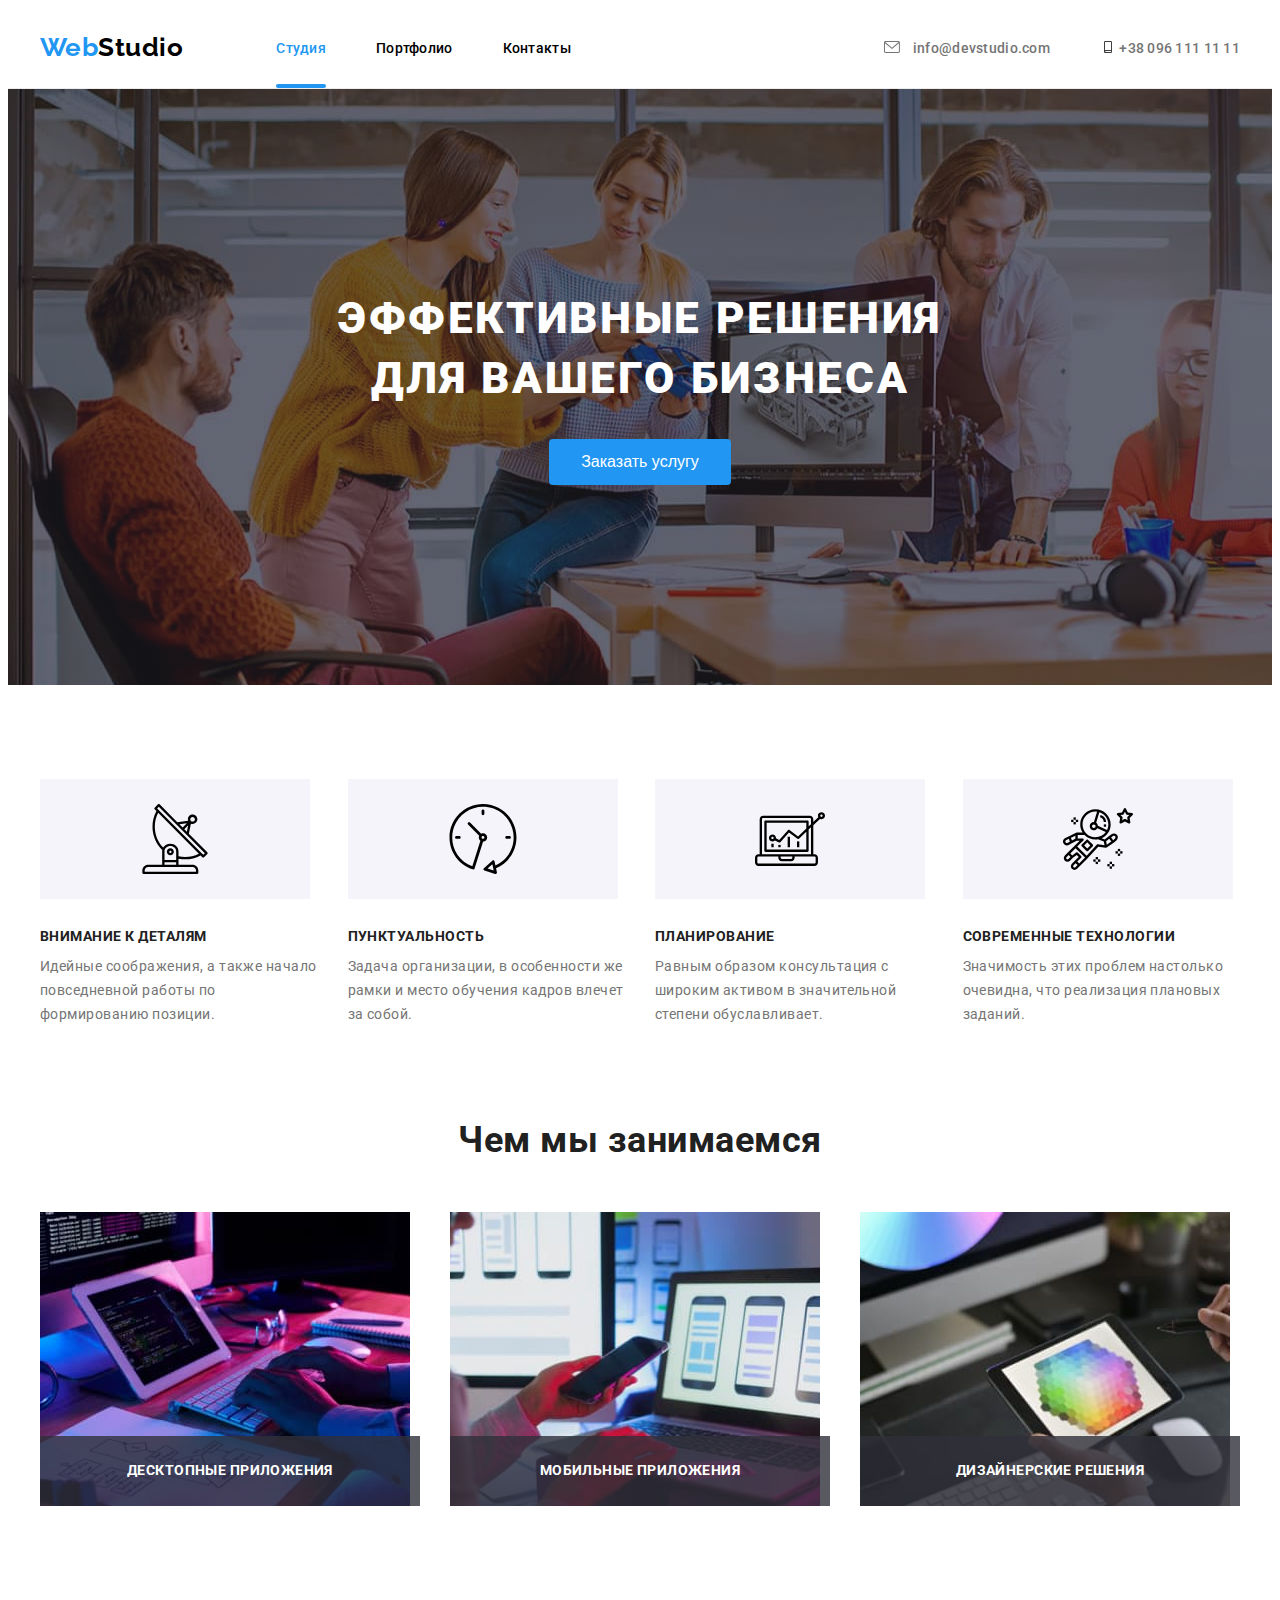
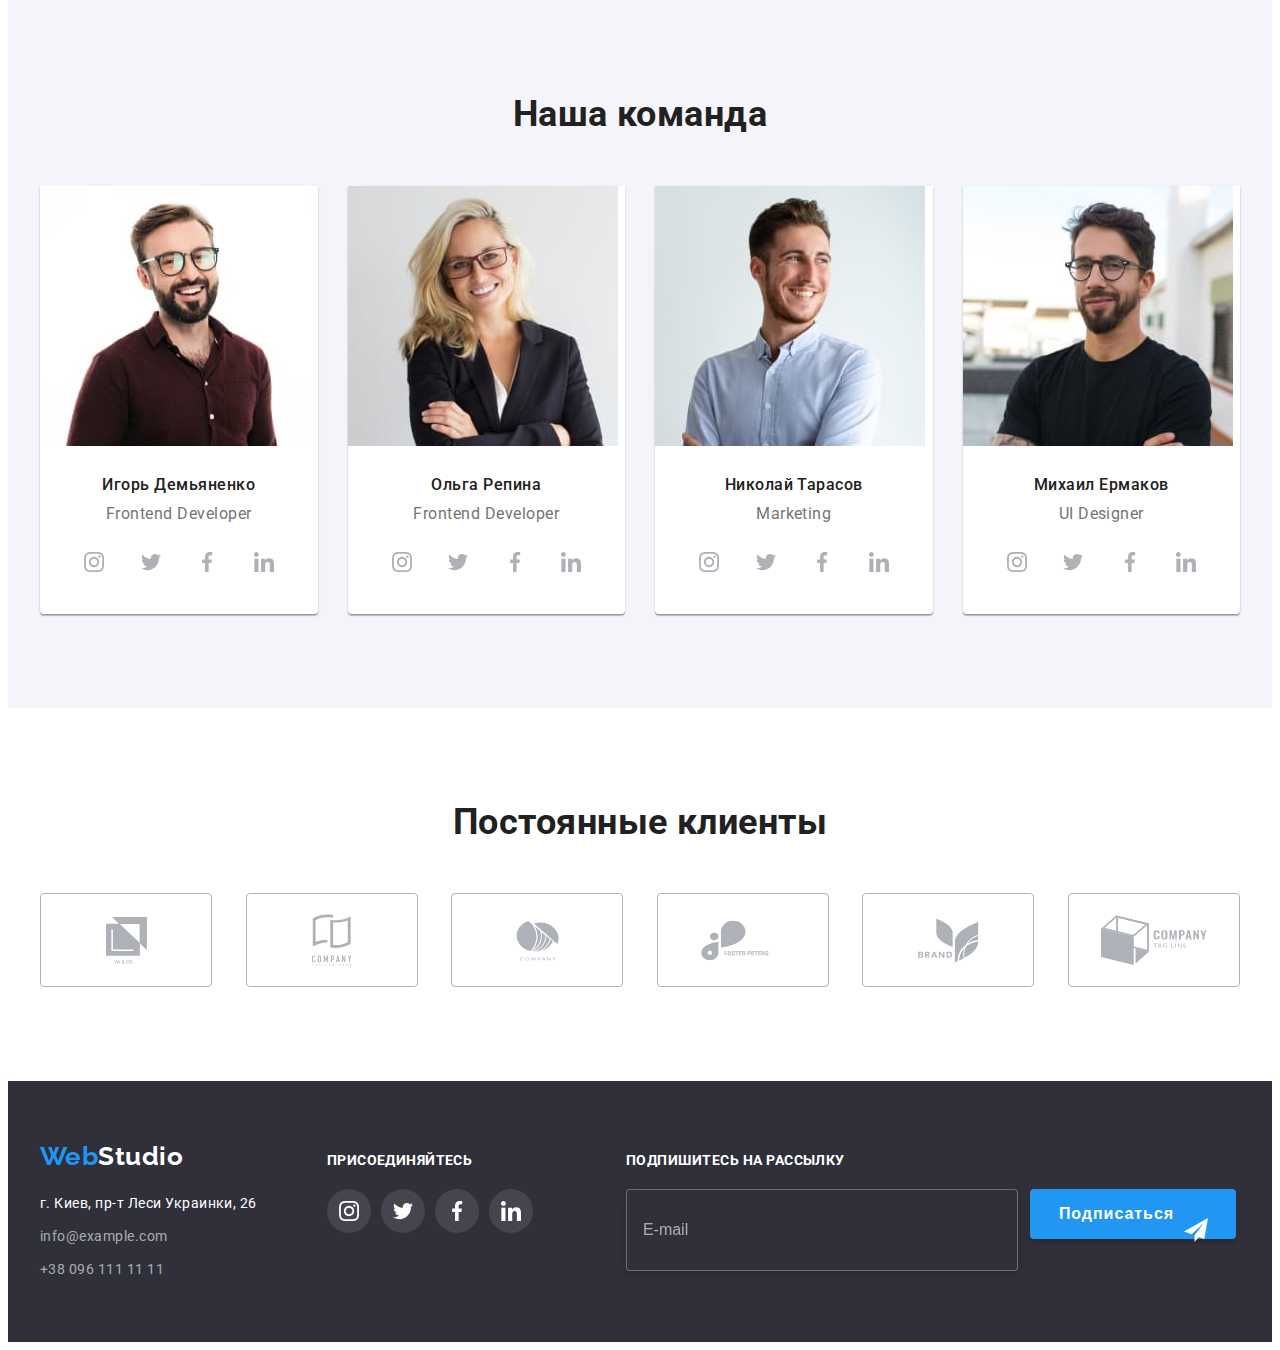
==== commit f1a5f725: "Проходит проверку валидатором" ====
--- a/index.html
+++ b/index.html
@@ -153,7 +153,7 @@
                             <h3 class="team__name">Игорь Демьяненко</h3>
                             <p class="team__position" lang="en">Frontend Developer</p>
                             <ul class="social-list list">
-                                <li class="social-list_item">
+                                <li class="social-list__item">
                                     <a href="#" class="social-list__link">
                                         <svg class="social-list__icon">
                                             <use href="./images/icons.svg#icon-instagram">
@@ -161,7 +161,7 @@
                                         </svg>
                                     </a>
                                 </li>
-                                <li class="social-list_item">
+                                <li class="social-list__item">
                                     <a href="#" class="social-list__link">
                                         <svg class="social-list__icon">
                                             <use href="./images/icons.svg#icon-twitter">
@@ -169,7 +169,7 @@
                                         </svg>
                                     </a>
                                 </li>
-                                <li class="social-list_item">
+                                <li class="social-list__item">
                                     <a href="#" class="social-list__link">
                                          <svg class="social-list__icon">
                                             <use href="./images/icons.svg#icon-facebook">
@@ -177,7 +177,7 @@
                                         </svg>
                                     </a>
                                 </li>
-                                <li class="social-list_item">
+                                <li class="social-list__item">
                                     <a href="#" class="social-list__link">
                                         <svg class="social-list__icon">
                                             <use href="./images/icons.svg#icon-linkedin">
@@ -194,7 +194,7 @@
                             <h3 class="team__name">Ольга Репина</h3>
                             <p class="team__position" lang="en">Frontend Developer</p>
                             <ul class="social-list list">
-                                <li class="social-list_item">
+                                <li class="social-list__item">
                                     <a href="" class="social-list__link">
                                         <svg class="social-list__icon">
                                             <use href="./images/icons.svg#icon-instagram">
@@ -202,7 +202,7 @@
                                         </svg>
                                     </a>
                                 </li>
-                                <li class="social-list_item">
+                                <li class="social-list__item">
                                     <a href="" class="social-list__link">
                                         <svg class="social-list__icon">
                                             <use href="./images/icons.svg#icon-twitter">
@@ -210,7 +210,7 @@
                                         </svg>
                                     </a>
                                 </li>
-                                <li class="social-list_item">
+                                <li class="social-list__item">
                                     <a href="" class="social-list__link">
                                         <svg class="social-list__icon">
                                             <use href="./images/icons.svg#icon-facebook">
@@ -218,7 +218,7 @@
                                         </svg>
                                     </a>
                                 </li>
-                                <li class="social-list_item">
+                                <li class="social-list__item">
                                     <a href="" class="social-list__link">
                                         <svg class="social-list__icon">
                                             <use href="./images/icons.svg#icon-linkedin">
@@ -226,6 +226,7 @@
                                         </svg>
                                     </a>
                                 </li>
+                            </ul>
                         </div>
                     </li>
                     <li class="team__item">
@@ -235,7 +236,7 @@
                             <h3 class="team__name">Николай Тарасов</h3>
                             <p class="team__position" lang="en">Marketing</p>
                             <ul class="social-list list">
-                                <li class="social-list-item">
+                                <li class="social-list__item">
                                     <a href="" class="social-list__link">
                                         <svg class="social-list__icon">
                                             <use href="./images/icons.svg#icon-instagram">
@@ -243,7 +244,7 @@
                                         </svg>
                                     </a>
                                 </li>
-                                <li class="social-list_item">
+                                <li class="social-list__item">
                                     <a href="" class="social-list__link">
                                         <svg class="social-list__icon">
                                             <use href="./images/icons.svg#icon-twitter">
@@ -251,7 +252,7 @@
                                         </svg>
                                     </a>
                                 </li>
-                                <li class="social-list_item">
+                                <li class="social-list__item">
                                     <a href="" class="social-list__link">
                                         <svg class="social-list__icon">
                                             <use href="./images/icons.svg#icon-facebook">
@@ -259,7 +260,7 @@
                                         </svg>
                                     </a>
                                 </li>
-                                <li class="social-list_item">
+                                <li class="social-list__item">
                                     <a href="" class="social-list__link">
                                         <svg class="social-list__icon">
                                             <use href="./images/icons.svg#icon-linkedin">
@@ -267,6 +268,7 @@
                                         </svg>
                                     </a>
                                 </li>
+                            </ul>
                         </div>
                     </li>
                     <li class="team__item">
@@ -307,6 +309,7 @@
                                         </svg>
                                     </a>
                                 </li>
+                            </ul>
                         </div>
                     </li>
                 </ul>
@@ -362,13 +365,14 @@
                     </li>
                     
                 </ul>
+            
         </div>
     </section>
     <!--Footer-->
     <footer class="footer">
         <div class="container footer-container">
             <div>
-                <a class="logo__link link item" href="./index.html"><span class="logo__span-1">Web</span><span
+                <a class="logo__link item link" href="./index.html"><span class="logo__span-1">Web</span><span
                         class="logo__span-2">Studio</span></a>
                 <address>
                     <ul class="footer__list list">
@@ -388,33 +392,33 @@
             </div>
             
         
-        <div class="footer-social">
+        <div class="footer__social">
             <h3 class="footer-title">Присоединяйтесь</h3>
-                <ul class="footer-social-list list">
-                    <li class="footer-social-item">
-                        <a class="footer-social-link" href="#">
-                            <svg class="footer-social-icon">
+                <ul class="social-list list">
+                    <li class="social-list__item">
+                        <a class="social-list__link social-list__link--dark" href="#">
+                            <svg class="social-list__icon social-list__icon--light">
                                 <use href="./images/icons.svg#icon-instagram"></use>
                             </svg>
                         </a>
                     </li>
-                    <li class="footer-social-item">
-                        <a class="footer-social-link" href="#">
-                            <svg class="footer-social-icon">
+                    <li class="social-list__item">
+                        <a class="social-list__link social-list__link--dark" href="#">
+                            <svg class="social-list__icon social-list__icon--light">
                                 <use href="./images/icons.svg#icon-twitter"></use>
                             </svg>
                         </a>
                     </li>
-                    <li class="footer-social-item">
-                        <a class="footer-social-link" href="#">
-                            <svg class="footer-social-icon">
+                    <li class="social-list__item">
+                        <a class="social-list__link social-list__link--dark" href="#">
+                            <svg class="social-list__icon social-list__icon--light">
                                 <use href="./images/icons.svg#icon-facebook"></use>
                             </svg>
                         </a>
                     </li>
-                    <li class="footer-social-item">
-                        <a class="footer-social-link" href="#">
-                            <svg class="footer-social-icon">
+                    <li class="social-list__item">
+                        <a class="social-list__link social-list__link--dark" href="#">
+                            <svg class="social-list__icon social-list__icon--light">
                                 <use href="./images/icons.svg#icon-linkedin"></use>
                             </svg>
                         </a>
@@ -450,7 +454,7 @@
             <label class="modal-form-field">Имя
                 <span class="modal-form-wrapper">
                     <input type="text" class="modal-form-input" name="user-name" minlength="2"
-                          pattern="[a-zA-Zа-яёА-ЯЁ]+" title="Имя должно содержать символы кирилицы или латиницы" required></input>
+                          pattern="[a-zA-Zа-яёА-ЯЁ]+" title="Имя должно содержать символы кирилицы или латиницы" required>
                     <svg class="modal-form-icon">
                         <use href="./images/icons.svg#icon-modal_name"></use>
                     </svg>
@@ -460,7 +464,7 @@
             <label class="modal-form-field">Телефон
                 <span class="modal-form-wrapper"> 
                     <input type="tel" class="modal-form-input" name="user-tel"
-                          pattern="[0-9]{3}-[0-9]{3}-[0-9]{2}-[0-9]{2}" title="096-000-00-00" required></input>
+                          pattern="[0-9]{3}-[0-9]{3}-[0-9]{2}-[0-9]{2}" title="096-000-00-00" required>
                     <svg class="modal-form-icon">
                         <use href="./images/icons.svg#icon-modal_tel"></use>
                     </svg>
@@ -469,7 +473,7 @@
             
             <label class="modal-form-field">Почта
                 <span class="modal-form-wrapper">
-                    <input type="email" class="modal-form-input" name="user-email" required></input>
+                    <input type="email" class="modal-form-input" name="user-email" required>
                     <svg class="modal-form-icon">
                         <use href="./images/icons.svg#icon-modal_email"></use>
                     </svg>
@@ -480,7 +484,7 @@
                 <textarea name="user-message" class="modal-form-message" placeholder="Введите текст"></textarea>
             </label>
 
-            <input type="checkbox" class="modal-form-checkbox visually-hidden" id="accept-policy"></input>
+            <input type="checkbox" class="modal-form-checkbox visually-hidden" id="accept-policy">
             <label for="accept-policy" class="modal-form-checkbox-label">Соглашаюсь с рассылкой и принимаю&nbsp;<a href="#" class="modal-form-label-link">Условия договора</a></label>
             
             <button type="submit" class="modal-form-button">Отправить</button>
--- a/css/main.min.css
+++ b/css/main.min.css
@@ -1,2 +1,2 @@
-:root{--main-color: #000000;--second-text-color: #2196f3;--title-color: #212121;--second-title-color: #ffffff;--bg-color: #2f303a;--text-about: #757575;--card-set-gap: 30px;--primary-font-family: Roboto, sans-serif}.visually-hidden{position:absolute !important;clip:rect(1px 1px 1px 1px);clip:rect(1px, 1px, 1px, 1px);padding:0 !important;border:0 !important;height:1px !important;width:1px !important;overflow:hidden}body{letter-spacing:0.03em;font-family:var(--primary-font-family)}h1,h2,h3,h4,h5,h6,p{margin-top:0;margin-bottom:0}ul,ol{margin-top:0;margin-bottom:0;padding-left:0}img{display:block}.link{text-decoration:none}.list{list-style:none}.section{padding-top:94px;padding-bottom:94px}.title-hidden{display:none}ul{list-style:none}li{list-style:none}.container{width:1200px;padding-left:15px;padding-right:15px;margin-left:auto;margin-right:auto}.modal__btn{font-style:normal;font-weight:bold;font-size:16px;line-height:1.63;cursor:pointer;color:var(--second-title-color);background-color:var(--second-text-color);border-radius:4px;border:0px;font-weight:500;padding:10px 32px;border-width:1px;transition-property:background-color;transition-duration:250ms;transition-timing-function:cubic-bezier(0.4, 0, 0.2, 1)}.modal__btn:hover,.modal__btn:focus{background-color:#188ce8}.menu__link{position:relative;font-weight:500;font-size:14px;line-height:1.14;letter-spacing:0.02em;color:var(--main-color);padding:32px 0;transition-property:color;transition-duration:250ms;transition-timing-function:cubic-bezier(0.4, 0, 0.2, 1)}.menu__link::after{content:'';position:absolute;display:block;width:100%;height:4px;bottom:0;border-radius:2px;background-color:var(--second-text-color);transform:scaleX(0)}.menu__link--current{color:var(--second-text-color)}.menu__link.menu__link--current::after{transform:scaleX(1)}.menu__link:hover::after,.menu__link:focus::after{transform:scaleX(1)}.menu-link:hover,.menu-link:focus{color:var(--second-text-color)}.mail-link{margin-left:auto;margin-right:50px;font-weight:500;font-size:14px;line-height:1.14;letter-spacing:0.02em;color:var(--text-about);transition-property:color;transition-duration:250ms;transition-timing-function:cubic-bezier(0.4, 0, 0.2, 1)}.mail-link:hover,.mail-link:focus{color:var(--second-text-color)}.tel-link{font-weight:500;font-size:14px;line-height:1.14;letter-spacing:0.02em;color:var(--text-about);transition-property:color;transition-duration:250ms;transition-timing-function:cubic-bezier(0.4, 0, 0.2, 1)}.tel-link:hover,.tel-link:focus{color:var(--second-text-color)}.mail-link__icon{margin-right:10px;fill:var(--text-about);transition-property:fill;transition-duration:250ms;transition-timing-function:cubic-bezier(0.4, 0, 0.2, 1)}.mail-link__icon:hover .mail-link__icon,.mail-link__icon:focus .mail-link__icon{fill:var(--second-text-color)}.tel-link__icon:hover .mail-link__icon,.tel-link__icon:focus .mail-link__icon{fill:var(--second-text-color)}.backdrop{position:fixed;top:0;left:0;width:100vw;height:100vh;background-color:rgba(0,0,0,0.2);transition:opacity 250ms linear, visibility 250ms linear}.is-hidden{opacity:0;visibility:hidden;pointer-events:none}.modal{position:absolute;left:50%;top:50%;width:528px;height:580px;padding:40px;background-color:var(--second-title-color);transform:translate(-50%, -50%);border-radius:4px;box-shadow:1px 4px 6px 0 rgba(0,0,0,0.16),0 4px 4px 0 rgba(0,0,0,0.06),0 1px 1px 0 rgba(0,0,0,0.12)}.close-btn{position:absolute;top:8px;right:8px;width:30px;height:30px;border-radius:50%;border:1px solid rgba(0,0,0,0.1);background-color:transparent;cursor:pointer;padding:0px;transition-property:fill;transition-duration:250ms;transition-timing-function:cubic-bezier(0.4, 0, 0.2, 1)}.close-btn:hover{fill:var(--second-text-color)}.modal-form{display:flex;flex-direction:column}.modal-for-head{font-size:20px;font-weight:700;text-align:center;margin-bottom:12px}.modal-form-field{position:relative;font-size:12px;font-weight:400;margin-bottom:10px}.modal-form-wrapper{display:block;position:relative;margin-top:4px}.modal-form-input{width:100%;height:40px;line-height:1.16;letter-spacing:0.01;border:1px solid rgba(33,33,33,0.2);border-radius:4px;padding-left:42px;color:var(--text-about);transition-property:border-color;transition-duration:250ms;transition-timing-function:cubic-bezier(0.4, 0, 0.2, 1)}.modal-form-input:focus{outline:none;border-color:var(--second-text-color)}.modal-form-icon{position:absolute;display:block;top:50%;transform:translateY(-50%);left:12px;width:18px;height:18px;background-color:var(--second-title-color);transition-property:fill;transition-duration:250ms;transition-timing-function:cubic-bezier(0.4, 0, 0.2, 1)}.modal-form-input:focus+.modal-form-icon{fill:var(--second-text-color)}.modal-form-message{width:100%;height:120px;margin-top:4px;border:1px solid rgba(33,33,33,0.2);border-radius:4px;padding:12px 16px;resize:none;transition:border-color 250ms cubic-bezier(0.4, 0, 0.2, 1)}.modal-form-message:focus{outline:none;border-color:var(--second-text-color)}.modal-form-message::placeholder{color:rgba(117,117,117,0.5)}.modal-form-checkbox-label{display:flex;align-items:center;font-size:14px;line-height:24px;letter-spacing:0.03em;color:var(--text-about);margin-bottom:30px}.modal-form-checkbox-label::before{display:block;content:'';width:16px;height:15px;border-radius:2px;border:1px solid;cursor:pointer;margin-right:7px}.modal-form-checkbox:checked+.modal-form-checkbox-label::before{background-image:url("../images/checkbox/icon_check.jpg");background-position:50% 50%}.modal-form-checkbox:focus+.modal-form-checkbox-label::before{outline:none}.modal-form-label-link{color:var(--second-text-color)}.modal-form-label-link:focus{outline:1px solid var(--second-text-color)}.modal-form-button{display:flex;align-items:center;text-align:center;font-weight:700;letter-spacing:0.06em;font-size:16px;line-height:1.87;cursor:pointer;color:var(--second-title-color);background-color:var(--second-text-color);border-radius:4px;border-width:0px;box-shadow:0px 4px 4px rgba(0,0,0,0.15);margin:0 auto;padding:10px 55px}.modal-form-button:hover,.modal-form-button:focus{background-color:#188ce8}.footer-subscribe-form{margin-left:93px;padding-top:12px}.footer-title-head{font-weight:700;font-size:14px;line-height:1.14;text-transform:uppercase;color:var(--second-title-color);margin-bottom:20px}.subscribe-form{display:flex}.subscribe-field{display:block;width:358px;height:50px;border:1px solid rgba(255,255,255,0.3);filter:drop-shadow(0px 4px 4px rgba(0,0,0,0.15));border-radius:4px;background-color:var(--bg-color);font-size:16px;line-height:1.25;color:var(--second-title-color);margin-right:12px;padding:15px 16px}.subscribe-field::placeholder{color:rgba(255,255,255,0.6);font-size:16px;line-height:1.25}.subscribe-button{padding:10px 62px 10px 29px;font-weight:700;font-size:16px;line-height:1.87;letter-spacing:0.06em;color:var(--second-title-color);background-color:var(--second-text-color);box-shadow:0px 4px 4px rgba(0,0,0,0.15);border-radius:4px;cursor:pointer;transition:background-color,box-shadow,color 250ms cubic-bezier(0.4, 0, 0.2, 1);border:none}.subscribe-button:hover,.subscribe-button:focus{background-color:#188ce8}.subscribe-box-wrapper{position:relative}.subscribe-icon{position:absolute;width:24px;height:24px;top:50%;transform:translateY(-50%);right:28px;fill:var(--second-title-color)}.header{border-bottom:1px solid #ececec;padding-top:24px;padding-bottom:25px}.header-container{display:flex;align-items:center}.navigation{display:flex;align-items:center}.menu{display:flex;align-items:center;padding:0;margin:0}.menu .menu__item:not(:last-child){margin-right:50px}.contact-info{display:flex;margin-left:auto;align-items:center}.logo{margin-right:93px}.logo__link{display:block;font-family:Raleway;font-style:normal;font-weight:bold;font-size:26px;line-height:1.19;color:var(--second-text-color)}.logo__span-1{color:var(--second-text-color)}.logo__span-2{color:var(--main-color)}.footer .logo__span-2{color:var(--second-title-color);margin-bottom:20px}.hero{background-position:center;background-size:cover;max-width:1600px;align-items:center;text-align:center;margin:0 auto;padding-top:200px;padding-bottom:200px;background:var(--bg-color);background-image:linear-gradient(rgba(47,48,58,0.4), rgba(47,48,58,0.4)),url("../images/hero/bg.jpg")}.hero__title{margin-top:0;margin-bottom:30px;color:var(--second-title-color);text-transform:uppercase;font-size:44px;font-weight:900;letter-spacing:0.06em;line-height:1.36}.advantages{line-height:1.71;margin-bottom:0px;padding-bottom:47px}.advantage__list{display:flex}.advantage__item{margin-right:30px;flex-basis:calc((100% - 90px) / 4)}.advantage__item:last-child{margin-right:0px}.advantage__box{width:270px;height:120px;display:flex;justify-content:center;align-items:center;margin-bottom:30px;background-color:#f5f4fa}.advantage__icon{width:70px;height:70px}.advantage__title{margin-bottom:10px;font-style:normal;font-weight:bold;font-size:14px;line-height:1.14;text-transform:uppercase;color:var(--title-color)}.advantage__description{font-style:normal;font-weight:normal;font-size:14px;line-height:1.71;color:var(--text-about)}.workplace{text-align:center;padding-top:47px}.title-desc{margin-top:0;margin-bottom:50px;font-style:normal;font-weight:bold;font-size:36px;line-height:1.16;text-align:center;color:var(--title-color)}.workplace__list{display:flex;flex-wrap:wrap;margin-right:calc(-1 * var(--card-set-gap))}.workplace__item{flex-basis:calc(100% / 3 - var(--card-set-gap));margin-right:var(--card-set-gap)}.workplace__list:not(:last-of-type){margin-right:30px}.images{position:relative}.images__icon{display:block}.images__title{position:absolute;bottom:0;left:0;right:0;padding:27px 0px;text-transform:uppercase;font-size:14px;font-weight:700;line-height:1.14;letter-spacing:0.03em;text-align:center;color:var(--second-title-color);background-color:rgba(47,48,58,0.8)}.team{font-size:16px;line-height:1.19;text-align:center;background-color:#f5f4fa}.team__list{display:flex;flex-wrap:wrap;margin-left:-30px;margin-top:-30px}.team__item{margin-left:30px;margin-top:30px;flex-basis:calc((100% - 120px) / 4);box-shadow:0px 1px 3px rgba(0,0,0,0.12),0px 1px 1px rgba(0,0,0,0.14),0px 2px 1px rgba(0,0,0,0.2);border-radius:0px 0px 4px 4px;background-color:var(--second-title-color)}.team__person{padding-top:30px;padding-bottom:30px;color:var(--text-about);padding-left:32px;padding-right:32px}.team__name{font-style:normal;font-weight:500;font-size:16px;line-height:1.18;color:var(--title-color);margin-bottom:10px}.team__position{font-style:normal;font-weight:normal;font-size:16px;line-height:1.18;color:var(--text-about);margin-bottom:16px}.social-list{display:flex;justify-content:space-between}.social-list__icon{width:20px;height:20px;fill:#afb1b8;transition-property:fill;transition-duration:250ms;transition-timing-function:cubic-bezier(0.4, 0, 0.2, 1)}.social-list__link:focus .social-list__icon,.social-list__link:hover .social-list__icon{fill:var(--second-title-color)}.social-list__link{display:flex;align-items:center;justify-content:center;width:44px;height:44px;border-radius:50%;background-color:var(--second-title-color);transition-property:fill, background-color;transition-duration:250ms;transition-timing-function:cubic-bezier(0.4, 0, 0.2, 1)}.social-list__link:hover,.social-list__link:focus{fill:var(--second-text-color);background-color:var(--second-text-color)}.cliens{text-align:center;margin-bottom:50px}.clients__list{display:flex;justify-content:space-between}.clients__link{display:flex;justify-content:center;align-items:center;width:170px;height:92px;border:1px solid #afb1b8;border-radius:4px;transition-property:border-color;transition-duration:250ms;transition-timing-function:cubic-bezier(0.4, 0, 0.2, 1)}.clients__link:focus,.clients__link:hover{border-color:var(--second-text-color)}.clients__icon{fill:#afb1b8;transition-property:fill;transition-duration:250ms;transition-timing-function:cubic-bezier(0.4, 0, 0.2, 1)}.clients__link:hover .clients__icon,.clients__link:focus .clients__icon{fill:var(--second-text-color)}.footer{background:var(--bg-color);padding-top:60px;padding-bottom:60px}.footer-info:not(:last-child){margin-bottom:9px}.item{margin-bottom:20px}.footer__map{font-style:normal;font-weight:normal;font-size:14px;line-height:1.71;color:var(--second-title-color);text-decoration:none}.footer__link{font-style:normal;font-weight:normal;font-size:14px;line-height:1.71;text-decoration:none;color:rgba(255,255,255,0.6);text-decoration:none}.footer-container{display:flex;justify-content:flex-start}.footer-social{margin-left:70px;padding-top:12px}.footer-title{color:var(--second-title-color);letter-spacing:0.03em;text-transform:uppercase;font-weight:700;font-size:14px;line-height:1.14;margin-bottom:20px}.footer-social-list{display:flex;justify-content:space-between}.footer-social-item:not(:last-child){margin-right:10px}.footer-social-link{display:flex;align-items:center;justify-content:center;width:44px;height:44px;background-color:rgba(255,255,255,0.1);border-radius:100%;transition-property:background-color;transition-duration:250ms;transition-timing-function:cubic-bezier(0.4, 0, 0.2, 1)}.footer-social-link:focus,.footer-social-link:hover{background-color:var(--second-text-color)}.footer-social-icon{width:20px;height:20px;fill:var(--second-title-color)}.filtr__list{display:flex;justify-content:center;margin-bottom:50px}.filtr__item:not(:last-child):not(:last-child){margin-right:8px}.filtr__button{padding:6px 22px;background-color:#f5f4fa;border-radius:4px;border:0px;font-style:normal;font-weight:500;font-size:16px;line-height:1.62;color:var(--title-color);cursor:pointer;transition-property:color, background-color, box-shadow;transition-duration:250ms;transition-timing-function:cubic-bezier(0.4, 0, 0.2, 1)}.filtr__button:hover,.filtr__button:focus{color:var(--second-title-color);background-color:var(--second-text-color);box-shadow:0px 2px 2px 0 rgba(0,0,0,0.12),0px 1px 2px 0 rgba(0,0,0,0.08),0px 3px 1px 0 rgba(0,0,0,0.1)}.active{background:var(--second-text-color);color:var(--second-title-color)}.box{display:flex;flex-wrap:wrap;padding-left:0px;margin-left:-30px;margin-top:-30px}.box-img{margin-left:30px;margin-top:30px;flex-basis:calc((100% - 96px) / 3);background:url(portfolio1.jpg)}.box-img-link{display:block}.box-img-title{position:relative;overflow:hidden}.overlay{position:absolute;top:0;left:0;width:100%;height:100%;font-size:18px;line-height:28px;background-color:var(--second-text-color);color:var(--second-title-color);padding:63px 24px;transform:translateY(100%);transition-property:transform;transition-duration:250ms;transition-timing-function:cubic-bezier(0.4, 0, 0.2, 1)}.box-img-link:hover .overlay,.box-img-link:focus .overlay{transform:translateY(0%)}.shadow:hover,.shadow:focus{box-shadow:1px 4px 6px 0 rgba(0,0,0,0.16),0 4px 4px 0 rgba(0,0,0,0.06),0 1px 1px 0 rgba(0,0,0,0.12)}.works-desc{padding:20px 24px;border:1px solid #eeeeee}.portfolio-h3{margin-bottom:4px;font-style:normal;font-weight:bold;font-size:18px;line-height:2;letter-spacing:0.06em;color:var(--title-color)}.portfolio-title{font-style:normal;font-weight:normal;font-size:16px;line-height:1.87;color:var(--text-about)}
+:root{--main-color: #000000;--second-text-color: #2196f3;--title-color: #212121;--second-title-color: #ffffff;--bg-color: #2f303a;--text-about: #757575;--card-set-gap: 30px;--primary-font-family: Roboto, sans-serif}.visually-hidden{position:absolute !important;clip:rect(1px 1px 1px 1px);clip:rect(1px, 1px, 1px, 1px);padding:0 !important;border:0 !important;height:1px !important;width:1px !important;overflow:hidden}body{letter-spacing:0.03em;font-family:var(--primary-font-family)}h1,h2,h3,h4,h5,h6,p{margin-top:0;margin-bottom:0}ul,ol{margin-top:0;margin-bottom:0;padding-left:0}img{display:block}.link{text-decoration:none}.list{list-style:none}.section{padding-top:94px;padding-bottom:94px}.title-hidden{display:none}ul{list-style:none}li{list-style:none}.container{width:1200px;padding-left:15px;padding-right:15px;margin-left:auto;margin-right:auto}.modal__btn{font-style:normal;font-weight:bold;font-size:16px;line-height:1.63;cursor:pointer;color:var(--second-title-color);background-color:var(--second-text-color);border-radius:4px;border:0px;font-weight:500;padding:10px 32px;border-width:1px;-webkit-transition-property:background-color;transition-property:background-color;-webkit-transition-duration:250ms;transition-duration:250ms;-webkit-transition-timing-function:cubic-bezier(0.4, 0, 0.2, 1);transition-timing-function:cubic-bezier(0.4, 0, 0.2, 1)}.modal__btn:hover,.modal__btn:focus{background-color:#188ce8}.menu__link{position:relative;font-weight:500;font-size:14px;line-height:1.14;letter-spacing:0.02em;color:var(--main-color);padding:32px 0;-webkit-transition-property:color;transition-property:color;-webkit-transition-duration:250ms;transition-duration:250ms;-webkit-transition-timing-function:cubic-bezier(0.4, 0, 0.2, 1);transition-timing-function:cubic-bezier(0.4, 0, 0.2, 1)}.menu__link::after{content:'';position:absolute;display:block;width:100%;height:4px;bottom:0;border-radius:2px;background-color:var(--second-text-color);-webkit-transform:scaleX(0);transform:scaleX(0)}.menu__link--current{color:var(--second-text-color)}.menu__link.menu__link--current::after{-webkit-transform:scaleX(1);transform:scaleX(1)}.menu__link:hover::after,.menu__link:focus::after{-webkit-transform:scaleX(1);transform:scaleX(1)}.menu-link:hover,.menu-link:focus{color:var(--second-text-color)}.mail-link{margin-left:auto;margin-right:50px;font-weight:500;font-size:14px;line-height:1.14;letter-spacing:0.02em;color:var(--text-about);-webkit-transition-property:color;transition-property:color;-webkit-transition-duration:250ms;transition-duration:250ms;-webkit-transition-timing-function:cubic-bezier(0.4, 0, 0.2, 1);transition-timing-function:cubic-bezier(0.4, 0, 0.2, 1)}.mail-link:hover,.mail-link:focus{color:var(--second-text-color)}.tel-link{font-weight:500;font-size:14px;line-height:1.14;letter-spacing:0.02em;color:var(--text-about);-webkit-transition-property:color;transition-property:color;-webkit-transition-duration:250ms;transition-duration:250ms;-webkit-transition-timing-function:cubic-bezier(0.4, 0, 0.2, 1);transition-timing-function:cubic-bezier(0.4, 0, 0.2, 1)}.tel-link:hover,.tel-link:focus{color:var(--second-text-color)}.mail-link__icon{margin-right:10px;fill:var(--text-about);-webkit-transition-property:fill;transition-property:fill;-webkit-transition-duration:250ms;transition-duration:250ms;-webkit-transition-timing-function:cubic-bezier(0.4, 0, 0.2, 1);transition-timing-function:cubic-bezier(0.4, 0, 0.2, 1)}.mail-link__icon:hover .mail-link__icon,.mail-link__icon:focus .mail-link__icon{fill:var(--second-text-color)}.tel-link__icon:hover .mail-link__icon,.tel-link__icon:focus .mail-link__icon{fill:var(--second-text-color)}.backdrop{position:fixed;top:0;left:0;width:100vw;height:100vh;background-color:rgba(0,0,0,0.2);-webkit-transition:opacity 250ms linear, visibility 250ms linear;transition:opacity 250ms linear, visibility 250ms linear}.is-hidden{opacity:0;visibility:hidden;pointer-events:none}.modal{position:absolute;left:50%;top:50%;width:528px;height:580px;padding:40px;background-color:var(--second-title-color);-webkit-transform:translate(-50%, -50%);transform:translate(-50%, -50%);border-radius:4px;-webkit-box-shadow:1px 4px 6px 0 rgba(0,0,0,0.16),0 4px 4px 0 rgba(0,0,0,0.06),0 1px 1px 0 rgba(0,0,0,0.12);box-shadow:1px 4px 6px 0 rgba(0,0,0,0.16),0 4px 4px 0 rgba(0,0,0,0.06),0 1px 1px 0 rgba(0,0,0,0.12)}.close-btn{position:absolute;top:8px;right:8px;width:30px;height:30px;border-radius:50%;border:1px solid rgba(0,0,0,0.1);background-color:transparent;cursor:pointer;padding:0px;-webkit-transition-property:fill;transition-property:fill;-webkit-transition-duration:250ms;transition-duration:250ms;-webkit-transition-timing-function:cubic-bezier(0.4, 0, 0.2, 1);transition-timing-function:cubic-bezier(0.4, 0, 0.2, 1)}.close-btn:hover{fill:var(--second-text-color)}.modal-form{display:-webkit-box;display:-ms-flexbox;display:flex;-webkit-box-orient:vertical;-webkit-box-direction:normal;-ms-flex-direction:column;flex-direction:column}.modal-for-head{font-size:20px;font-weight:700;text-align:center;margin-bottom:12px}.modal-form-field{position:relative;font-size:12px;font-weight:400;margin-bottom:10px}.modal-form-wrapper{display:block;position:relative;margin-top:4px}.modal-form-input{width:100%;height:40px;line-height:1.16;letter-spacing:0.01;border:1px solid rgba(33,33,33,0.2);border-radius:4px;padding-left:42px;color:var(--text-about);-webkit-transition-property:border-color;transition-property:border-color;-webkit-transition-duration:250ms;transition-duration:250ms;-webkit-transition-timing-function:cubic-bezier(0.4, 0, 0.2, 1);transition-timing-function:cubic-bezier(0.4, 0, 0.2, 1)}.modal-form-input:focus{outline:none;border-color:var(--second-text-color)}.modal-form-icon{position:absolute;display:block;top:50%;-webkit-transform:translateY(-50%);transform:translateY(-50%);left:12px;width:18px;height:18px;background-color:var(--second-title-color);-webkit-transition-property:fill;transition-property:fill;-webkit-transition-duration:250ms;transition-duration:250ms;-webkit-transition-timing-function:cubic-bezier(0.4, 0, 0.2, 1);transition-timing-function:cubic-bezier(0.4, 0, 0.2, 1)}.modal-form-input:focus+.modal-form-icon{fill:var(--second-text-color)}.modal-form-message{width:100%;height:120px;margin-top:4px;border:1px solid rgba(33,33,33,0.2);border-radius:4px;padding:12px 16px;resize:none;-webkit-transition:border-color 250ms cubic-bezier(0.4, 0, 0.2, 1);transition:border-color 250ms cubic-bezier(0.4, 0, 0.2, 1)}.modal-form-message:focus{outline:none;border-color:var(--second-text-color)}.modal-form-message::-webkit-input-placeholder{color:rgba(117,117,117,0.5)}.modal-form-message:-ms-input-placeholder{color:rgba(117,117,117,0.5)}.modal-form-message::-ms-input-placeholder{color:rgba(117,117,117,0.5)}.modal-form-message::placeholder{color:rgba(117,117,117,0.5)}.modal-form-checkbox-label{display:-webkit-box;display:-ms-flexbox;display:flex;-webkit-box-align:center;-ms-flex-align:center;align-items:center;font-size:14px;line-height:24px;letter-spacing:0.03em;color:var(--text-about);margin-bottom:30px}.modal-form-checkbox-label::before{display:block;content:'';width:16px;height:15px;border-radius:2px;border:1px solid;cursor:pointer;margin-right:7px}.modal-form-checkbox:checked+.modal-form-checkbox-label::before{background-image:url("../images/checkbox/icon_check.jpg");background-position:50% 50%}.modal-form-checkbox:focus+.modal-form-checkbox-label::before{outline:none}.modal-form-label-link{color:var(--second-text-color)}.modal-form-label-link:focus{outline:1px solid var(--second-text-color)}.modal-form-button{display:-webkit-box;display:-ms-flexbox;display:flex;-webkit-box-align:center;-ms-flex-align:center;align-items:center;text-align:center;font-weight:700;letter-spacing:0.06em;font-size:16px;line-height:1.87;cursor:pointer;color:var(--second-title-color);background-color:var(--second-text-color);border-radius:4px;border-width:0px;-webkit-box-shadow:0px 4px 4px rgba(0,0,0,0.15);box-shadow:0px 4px 4px rgba(0,0,0,0.15);margin:0 auto;padding:10px 55px}.modal-form-button:hover,.modal-form-button:focus{background-color:#188ce8}.footer-subscribe-form{margin-left:93px;padding-top:12px}.footer-title-head{font-weight:700;font-size:14px;line-height:1.14;text-transform:uppercase;color:var(--second-title-color);margin-bottom:20px}.subscribe-form{display:-webkit-box;display:-ms-flexbox;display:flex}.subscribe-field{display:block;width:358px;height:50px;border:1px solid rgba(255,255,255,0.3);-webkit-filter:drop-shadow(0px 4px 4px rgba(0,0,0,0.15));filter:drop-shadow(0px 4px 4px rgba(0,0,0,0.15));border-radius:4px;background-color:var(--bg-color);font-size:16px;line-height:1.25;color:var(--second-title-color);margin-right:12px;padding:15px 16px}.subscribe-field::-webkit-input-placeholder{color:rgba(255,255,255,0.6);font-size:16px;line-height:1.25}.subscribe-field:-ms-input-placeholder{color:rgba(255,255,255,0.6);font-size:16px;line-height:1.25}.subscribe-field::-ms-input-placeholder{color:rgba(255,255,255,0.6);font-size:16px;line-height:1.25}.subscribe-field::placeholder{color:rgba(255,255,255,0.6);font-size:16px;line-height:1.25}.subscribe-button{padding:10px 62px 10px 29px;font-weight:700;font-size:16px;line-height:1.87;letter-spacing:0.06em;color:var(--second-title-color);background-color:var(--second-text-color);-webkit-box-shadow:0px 4px 4px rgba(0,0,0,0.15);box-shadow:0px 4px 4px rgba(0,0,0,0.15);border-radius:4px;cursor:pointer;-webkit-transition:background-color,color 250ms cubic-bezier(0.4, 0, 0.2, 1),-webkit-box-shadow;transition:background-color,color 250ms cubic-bezier(0.4, 0, 0.2, 1),-webkit-box-shadow;transition:background-color,box-shadow,color 250ms cubic-bezier(0.4, 0, 0.2, 1);transition:background-color,box-shadow,color 250ms cubic-bezier(0.4, 0, 0.2, 1),-webkit-box-shadow;border:none}.subscribe-button:hover,.subscribe-button:focus{background-color:#188ce8}.subscribe-box-wrapper{position:relative}.subscribe-icon{position:absolute;width:24px;height:24px;top:50%;-webkit-transform:translateY(-50%);transform:translateY(-50%);right:28px;fill:var(--second-title-color)}.header{border-bottom:1px solid #ececec;padding-top:24px;padding-bottom:25px}.header-container{display:-webkit-box;display:-ms-flexbox;display:flex;-webkit-box-align:center;-ms-flex-align:center;align-items:center}.navigation{display:-webkit-box;display:-ms-flexbox;display:flex;-webkit-box-align:center;-ms-flex-align:center;align-items:center}.menu{display:-webkit-box;display:-ms-flexbox;display:flex;-webkit-box-align:center;-ms-flex-align:center;align-items:center;padding:0;margin:0}.menu .menu__item:not(:last-child){margin-right:50px}.contact-info{display:-webkit-box;display:-ms-flexbox;display:flex;margin-left:auto;-webkit-box-align:center;-ms-flex-align:center;align-items:center}.logo{margin-right:93px}.logo__link{display:block;font-family:Raleway;font-style:normal;font-weight:bold;font-size:26px;line-height:1.19;color:var(--second-text-color)}.logo__span-1{color:var(--second-text-color)}.logo__span-2{color:var(--main-color)}.footer .logo__span-2{color:var(--second-title-color);margin-bottom:20px}.hero{background-position:center;background-size:cover;max-width:1600px;-webkit-box-align:center;-ms-flex-align:center;align-items:center;text-align:center;margin:0 auto;padding-top:200px;padding-bottom:200px;background:var(--bg-color);background-image:-webkit-gradient(linear, left top, left bottom, from(rgba(47,48,58,0.4)), to(rgba(47,48,58,0.4))),url("../images/hero/bg.jpg");background-image:linear-gradient(rgba(47,48,58,0.4), rgba(47,48,58,0.4)),url("../images/hero/bg.jpg")}.hero__title{margin-top:0;margin-bottom:30px;color:var(--second-title-color);text-transform:uppercase;font-size:44px;font-weight:900;letter-spacing:0.06em;line-height:1.36}.advantages{line-height:1.71;margin-bottom:0px;padding-bottom:47px}.advantage__list{display:-webkit-box;display:-ms-flexbox;display:flex}.advantage__item{margin-right:30px;-ms-flex-preferred-size:calc((100% - 90px) / 4);flex-basis:calc((100% - 90px) / 4)}.advantage__item:last-child{margin-right:0px}.advantage__box{width:270px;height:120px;display:-webkit-box;display:-ms-flexbox;display:flex;-webkit-box-pack:center;-ms-flex-pack:center;justify-content:center;-webkit-box-align:center;-ms-flex-align:center;align-items:center;margin-bottom:30px;background-color:#f5f4fa}.advantage__icon{width:70px;height:70px}.advantage__title{margin-bottom:10px;font-style:normal;font-weight:bold;font-size:14px;line-height:1.14;text-transform:uppercase;color:var(--title-color)}.advantage__description{font-style:normal;font-weight:normal;font-size:14px;line-height:1.71;color:var(--text-about)}.workplace{text-align:center;padding-top:47px}.title-desc{margin-top:0;margin-bottom:50px;font-style:normal;font-weight:bold;font-size:36px;line-height:1.16;text-align:center;color:var(--title-color)}.workplace__list{display:-webkit-box;display:-ms-flexbox;display:flex;-ms-flex-wrap:wrap;flex-wrap:wrap;margin-right:calc(-1 * var(--card-set-gap))}.workplace__item{-ms-flex-preferred-size:calc(100% / 3 - var(--card-set-gap));flex-basis:calc(100% / 3 - var(--card-set-gap));margin-right:var(--card-set-gap)}.workplace__list:not(:last-of-type){margin-right:30px}.images{position:relative}.images__icon{display:block}.images__title{position:absolute;bottom:0;left:0;right:0;padding:27px 0px;text-transform:uppercase;font-size:14px;font-weight:700;line-height:1.14;letter-spacing:0.03em;text-align:center;color:var(--second-title-color);background-color:rgba(47,48,58,0.8)}.team{font-size:16px;line-height:1.19;text-align:center;background-color:#f5f4fa}.team__list{display:-webkit-box;display:-ms-flexbox;display:flex;-ms-flex-wrap:wrap;flex-wrap:wrap;margin-left:-30px;margin-top:-30px}.team__item{margin-left:30px;margin-top:30px;-ms-flex-preferred-size:calc((100% - 120px) / 4);flex-basis:calc((100% - 120px) / 4);-webkit-box-shadow:0px 1px 3px rgba(0,0,0,0.12),0px 1px 1px rgba(0,0,0,0.14),0px 2px 1px rgba(0,0,0,0.2);box-shadow:0px 1px 3px rgba(0,0,0,0.12),0px 1px 1px rgba(0,0,0,0.14),0px 2px 1px rgba(0,0,0,0.2);border-radius:0px 0px 4px 4px;background-color:var(--second-title-color)}.team__person{padding-top:30px;padding-bottom:30px;color:var(--text-about);padding-left:32px;padding-right:32px}.team__name{font-style:normal;font-weight:500;font-size:16px;line-height:1.18;color:var(--title-color);margin-bottom:10px}.team__position{font-style:normal;font-weight:normal;font-size:16px;line-height:1.18;color:var(--text-about);margin-bottom:16px}.social-list{display:-webkit-box;display:-ms-flexbox;display:flex;-webkit-box-pack:justify;-ms-flex-pack:justify;justify-content:space-between}.social-list__item:not(:last-child){margin-right:10px}.social-list__icon{width:20px;height:20px;fill:#afb1b8;-webkit-transition-property:fill;transition-property:fill;-webkit-transition-duration:250ms;transition-duration:250ms;-webkit-transition-timing-function:cubic-bezier(0.4, 0, 0.2, 1);transition-timing-function:cubic-bezier(0.4, 0, 0.2, 1)}.social-list__link:focus .social-list__icon,.social-list__link:hover .social-list__icon{fill:var(--second-title-color)}.social-list__icon--light{width:20px;height:20px;fill:var(--second-title-color)}.social-list__link{display:-webkit-box;display:-ms-flexbox;display:flex;-webkit-box-align:center;-ms-flex-align:center;align-items:center;-webkit-box-pack:center;-ms-flex-pack:center;justify-content:center;width:44px;height:44px;border-radius:50%;background-color:var(--second-title-color);-webkit-transition-property:fill, background-color;transition-property:fill, background-color;-webkit-transition-duration:250ms;transition-duration:250ms;-webkit-transition-timing-function:cubic-bezier(0.4, 0, 0.2, 1);transition-timing-function:cubic-bezier(0.4, 0, 0.2, 1)}.social-list__link:hover,.social-list__link:focus{fill:var(--second-text-color);background-color:var(--second-text-color)}.social-list__link--dark{background-color:rgba(255,255,255,0.1)}.social-list__link--dark:focus,.social-list__link--dark:hover{background-color:var(--second-text-color)}.cliens{text-align:center;margin-bottom:50px}.clients__list{display:-webkit-box;display:-ms-flexbox;display:flex;-webkit-box-pack:justify;-ms-flex-pack:justify;justify-content:space-between}.clients__link{display:-webkit-box;display:-ms-flexbox;display:flex;-webkit-box-pack:center;-ms-flex-pack:center;justify-content:center;-webkit-box-align:center;-ms-flex-align:center;align-items:center;width:170px;height:92px;border:1px solid #afb1b8;border-radius:4px;-webkit-transition-property:border-color;transition-property:border-color;-webkit-transition-duration:250ms;transition-duration:250ms;-webkit-transition-timing-function:cubic-bezier(0.4, 0, 0.2, 1);transition-timing-function:cubic-bezier(0.4, 0, 0.2, 1)}.clients__link:focus,.clients__link:hover{border-color:var(--second-text-color)}.clients__icon{fill:#afb1b8;-webkit-transition-property:fill;transition-property:fill;-webkit-transition-duration:250ms;transition-duration:250ms;-webkit-transition-timing-function:cubic-bezier(0.4, 0, 0.2, 1);transition-timing-function:cubic-bezier(0.4, 0, 0.2, 1)}.clients__link:hover .clients__icon,.clients__link:focus .clients__icon{fill:var(--second-text-color)}.footer{background:var(--bg-color);padding-top:60px;padding-bottom:60px}.footer__social{margin-left:70px;padding-top:12px}.footer__item:not(:last-child){margin-bottom:9px}.item{margin-bottom:20px}.footer__map{font-style:normal;font-weight:normal;font-size:14px;line-height:1.71;color:var(--second-title-color);text-decoration:none}.footer__link{font-style:normal;font-weight:normal;font-size:14px;line-height:1.71;text-decoration:none;color:rgba(255,255,255,0.6);text-decoration:none}.footer-container{display:-webkit-box;display:-ms-flexbox;display:flex;-webkit-box-pack:start;-ms-flex-pack:start;justify-content:flex-start}.footer-title{margin-bottom:20px;color:var(--second-title-color);letter-spacing:0.03em;text-transform:uppercase;font-weight:700;font-size:14px;line-height:1.14}.filtr__list{display:-webkit-box;display:-ms-flexbox;display:flex;-webkit-box-pack:center;-ms-flex-pack:center;justify-content:center;margin-bottom:50px}.filtr__item:not(:last-child):not(:last-child){margin-right:8px}.filtr__button{padding:6px 22px;background-color:#f5f4fa;border-radius:4px;border:0px;font-style:normal;font-weight:500;font-size:16px;line-height:1.62;color:var(--title-color);cursor:pointer;-webkit-transition-property:color, background-color, -webkit-box-shadow;transition-property:color, background-color, -webkit-box-shadow;transition-property:color, background-color, box-shadow;transition-property:color, background-color, box-shadow, -webkit-box-shadow;-webkit-transition-duration:250ms;transition-duration:250ms;-webkit-transition-timing-function:cubic-bezier(0.4, 0, 0.2, 1);transition-timing-function:cubic-bezier(0.4, 0, 0.2, 1)}.filtr__button:hover,.filtr__button:focus{color:var(--second-title-color);background-color:var(--second-text-color);-webkit-box-shadow:0px 2px 2px 0 rgba(0,0,0,0.12),0px 1px 2px 0 rgba(0,0,0,0.08),0px 3px 1px 0 rgba(0,0,0,0.1);box-shadow:0px 2px 2px 0 rgba(0,0,0,0.12),0px 1px 2px 0 rgba(0,0,0,0.08),0px 3px 1px 0 rgba(0,0,0,0.1)}.active{background:var(--second-text-color);color:var(--second-title-color)}.box{display:-webkit-box;display:-ms-flexbox;display:flex;-ms-flex-wrap:wrap;flex-wrap:wrap;padding-left:0px;margin-left:-30px;margin-top:-30px}.box-img{margin-left:30px;margin-top:30px;-ms-flex-preferred-size:calc((100% - 96px) / 3);flex-basis:calc((100% - 96px) / 3);background:url(portfolio1.jpg)}.box-img-link{display:block}.box-img-title{position:relative;overflow:hidden}.overlay{position:absolute;top:0;left:0;width:100%;height:100%;font-size:18px;line-height:28px;background-color:var(--second-text-color);color:var(--second-title-color);padding:63px 24px;-webkit-transform:translateY(100%);transform:translateY(100%);-webkit-transition-property:-webkit-transform;transition-property:-webkit-transform;transition-property:transform;transition-property:transform, -webkit-transform;-webkit-transition-duration:250ms;transition-duration:250ms;-webkit-transition-timing-function:cubic-bezier(0.4, 0, 0.2, 1);transition-timing-function:cubic-bezier(0.4, 0, 0.2, 1)}.box-img-link:hover .overlay,.box-img-link:focus .overlay{-webkit-transform:translateY(0%);transform:translateY(0%)}.shadow:hover,.shadow:focus{-webkit-box-shadow:1px 4px 6px 0 rgba(0,0,0,0.16),0 4px 4px 0 rgba(0,0,0,0.06),0 1px 1px 0 rgba(0,0,0,0.12);box-shadow:1px 4px 6px 0 rgba(0,0,0,0.16),0 4px 4px 0 rgba(0,0,0,0.06),0 1px 1px 0 rgba(0,0,0,0.12)}.works-desc{padding:20px 24px;border:1px solid #eeeeee}.portfolio-h3{margin-bottom:4px;font-style:normal;font-weight:bold;font-size:18px;line-height:2;letter-spacing:0.06em;color:var(--title-color)}.portfolio-title{font-style:normal;font-weight:normal;font-size:16px;line-height:1.87;color:var(--text-about)}
 /*# sourceMappingURL=main.min.css.map */